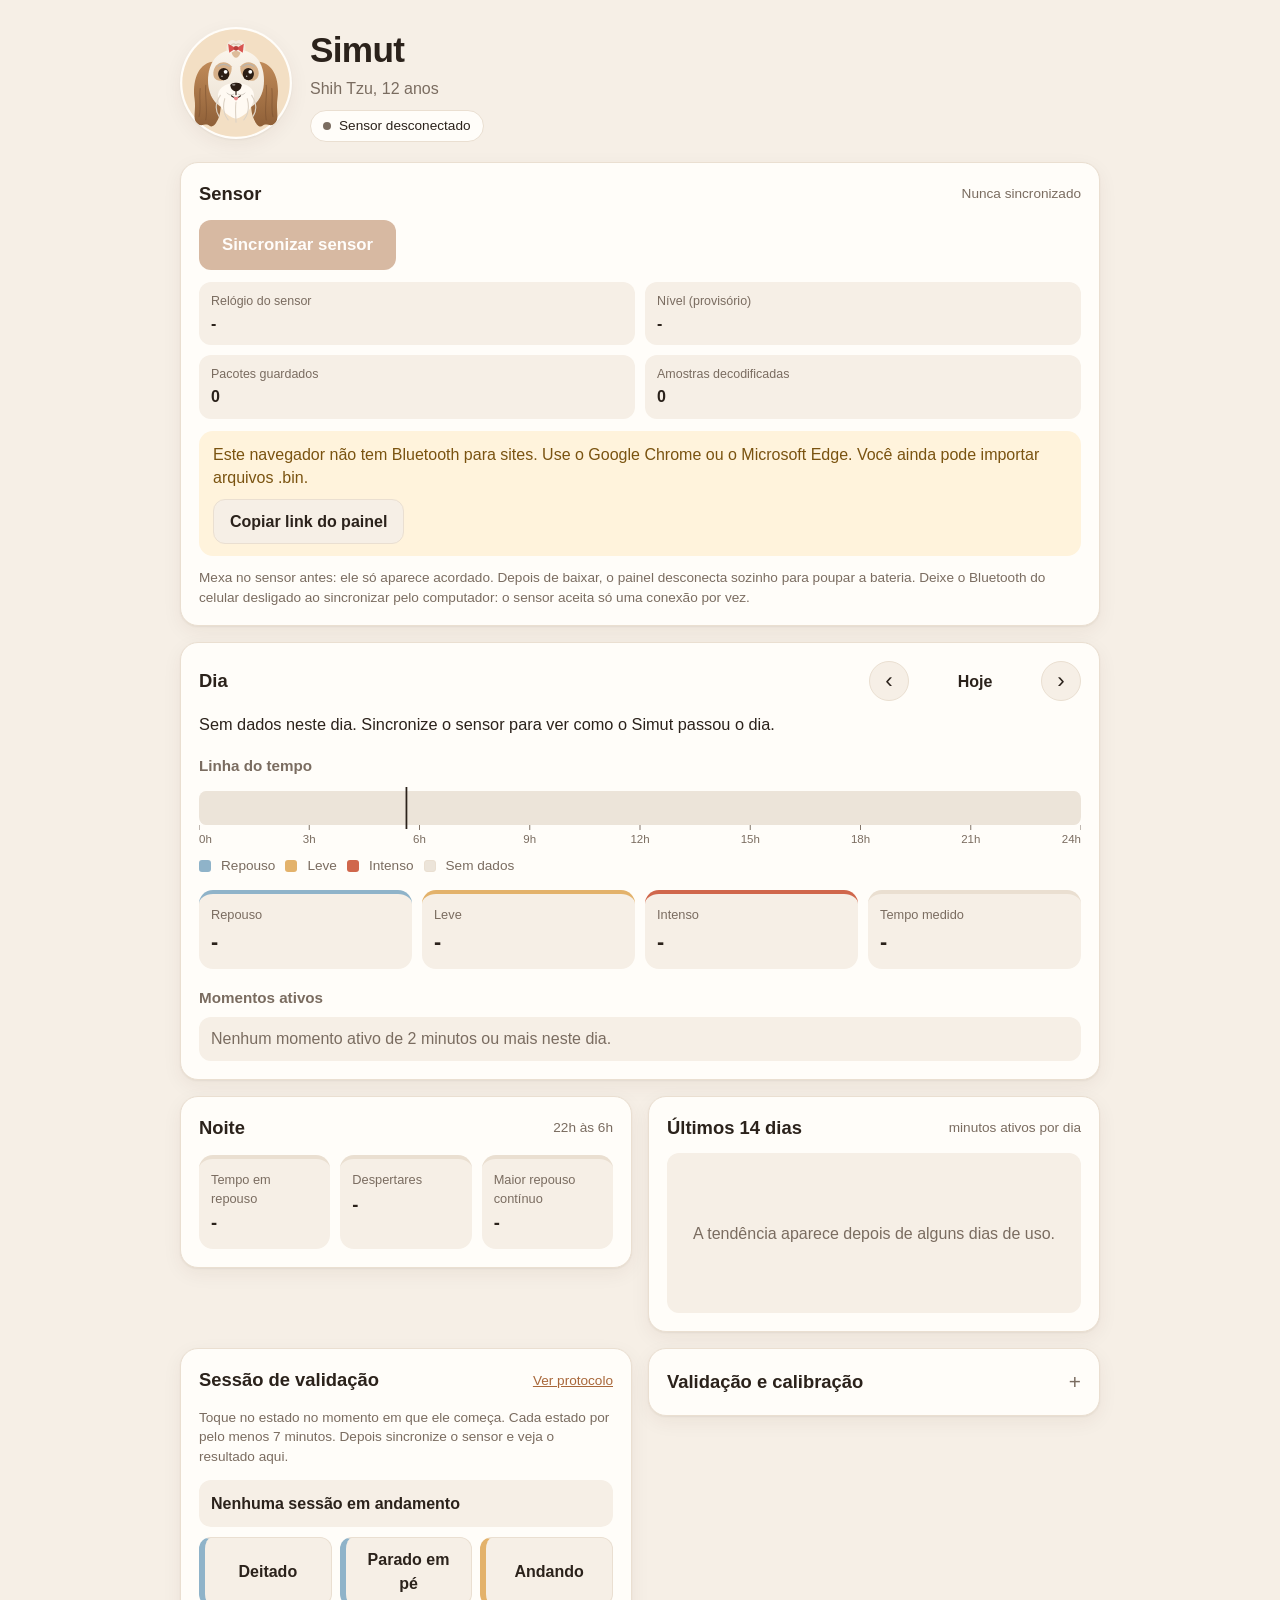
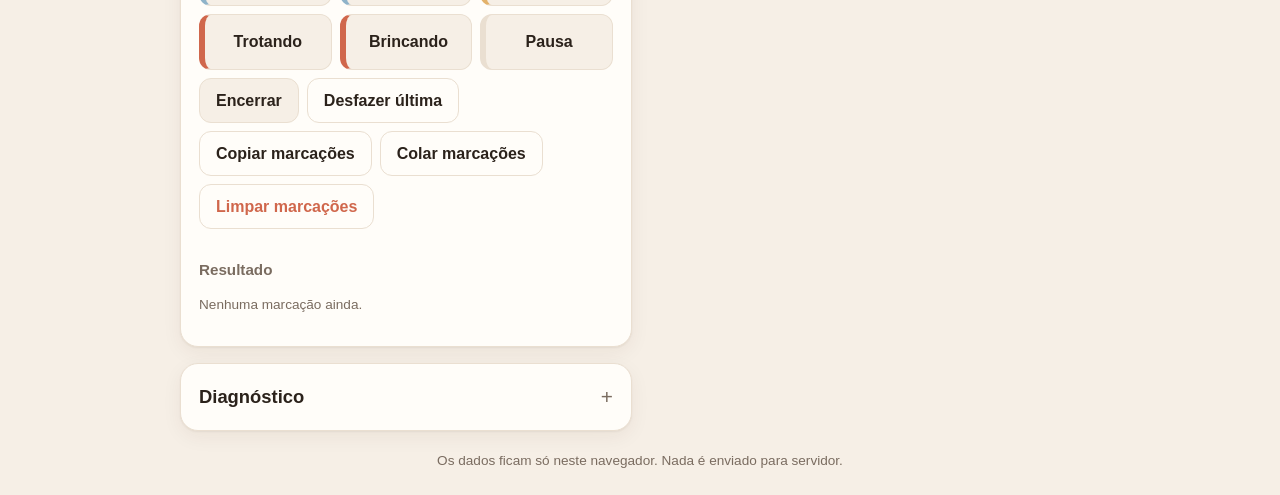
==== index.html @ 7fc39602 "feat: sessão de validação com marcação ao vivo, kappa e limiares sugeridos" ====
<!doctype html>
<html lang="pt-BR">
<head>
  <meta charset="utf-8">
  <meta name="viewport" content="width=device-width, initial-scale=1, viewport-fit=cover">
  <meta name="theme-color" content="#f6efe6" media="(prefers-color-scheme: light)">
  <meta name="theme-color" content="#1c1712" media="(prefers-color-scheme: dark)">
  <title>Simut | Painel de atividade</title>
  <link rel="icon" href="img/simut.svg" type="image/svg+xml">
  <link rel="apple-touch-icon" href="img/simut.svg">
  <link rel="manifest" href="manifest.webmanifest">
  <link rel="stylesheet" href="style.css">
</head>
<body>
  <header class="hero">
    <img class="avatar" src="img/simut.svg" alt="Desenho do Simut, um Shih Tzu" width="112" height="112">
    <div class="hero-text">
      <h1>Simut</h1>
      <p class="sub">Shih Tzu, 12 anos</p>
      <p class="pill" id="sensorPill" data-state="off"><span class="dot"></span><span id="sensorPillText">Sensor desconectado</span></p>
    </div>
  </header>

  <main>
    <section class="card" id="sensorCard">
      <div class="card-head">
        <h2>Sensor</h2>
        <span class="muted small" id="lastSync">Nunca sincronizado</span>
      </div>
      <div class="actions">
        <button class="btn primary big" id="btnConnect">Sincronizar sensor</button>
      </div>
      <div class="progress" id="progressWrap" hidden>
        <div class="bar"><span id="progressBar"></span></div>
        <p class="small muted" id="progressText"></p>
      </div>
      <dl class="kv" id="sensorInfo">
        <div><dt>Relógio do sensor</dt><dd id="kvClock">-</dd></div>
        <div><dt>Nível (provisório)</dt><dd id="kvLevel">-</dd></div>
        <div><dt>Pacotes guardados</dt><dd id="kvPackets">0</dd></div>
        <div><dt>Amostras decodificadas</dt><dd id="kvSamples">0</dd></div>
      </dl>
      <div class="bt-help" id="btHint" hidden>
        <p id="btHintText"></p>
        <div class="actions" id="btHintActions"></div>
      </div>
      <p class="hint small">Mexa no sensor antes: ele só aparece acordado. Depois de baixar, o painel desconecta sozinho para poupar a bateria. Deixe o Bluetooth do celular desligado ao sincronizar pelo computador: o sensor aceita só uma conexão por vez.</p>
    </section>

    <section class="card">
      <div class="card-head">
        <h2>Dia</h2>
        <div class="daynav">
          <button class="icon-btn" id="prevDay" aria-label="Dia anterior">‹</button>
          <span id="dayLabel">Hoje</span>
          <button class="icon-btn" id="nextDay" aria-label="Próximo dia">›</button>
        </div>
      </div>
      <p class="summary" id="daySummary">Sem dados neste dia.</p>
      <h3>Linha do tempo</h3>
      <div class="timeline" id="timeline" role="img" aria-label="Linha do tempo do dia"></div>
      <div class="legend small"><span class="sw rest"></span>Repouso <span class="sw light"></span>Leve <span class="sw vig"></span>Intenso <span class="sw none"></span>Sem dados</div>
      <div class="stats">
        <div class="stat rest"><span class="label">Repouso</span><span class="value" id="stRest">-</span></div>
        <div class="stat light"><span class="label">Leve</span><span class="value" id="stLight">-</span></div>
        <div class="stat vig"><span class="label">Intenso</span><span class="value" id="stVig">-</span></div>
        <div class="stat cov"><span class="label">Tempo medido</span><span class="value" id="stCov">-</span></div>
      </div>
      <h3>Momentos ativos</h3>
      <ul class="bouts" id="bouts"></ul>
    </section>

    <section class="card">
      <div class="card-head"><h2>Noite</h2><span class="muted small">22h às 6h</span></div>
      <div class="stats three">
        <div class="stat"><span class="label">Tempo em repouso</span><span class="value" id="ntRest">-</span></div>
        <div class="stat"><span class="label">Despertares</span><span class="value" id="ntWakes">-</span></div>
        <div class="stat"><span class="label">Maior repouso contínuo</span><span class="value" id="ntLongest">-</span></div>
      </div>
    </section>

    <section class="card">
      <div class="card-head"><h2>Últimos 14 dias</h2><span class="muted small">minutos ativos por dia</span></div>
      <div class="chart" id="trendChart" role="img" aria-label="Gráfico de minutos ativos nos últimos 14 dias"></div>
    </section>

    <section class="card" id="valCard">
      <div class="card-head"><h2>Sessão de validação</h2><a class="small" href="https://github.com/eunayderson/simut/blob/main/docs/validacao.md" target="_blank" rel="noopener">Ver protocolo</a></div>
      <p class="small muted">Toque no estado no momento em que ele começa. Cada estado por pelo menos 7 minutos. Depois sincronize o sensor e veja o resultado aqui.</p>
      <div class="now" id="valNow">Nenhuma sessão em andamento</div>
      <div class="state-grid" id="stateGrid"></div>
      <div class="actions">
        <button class="btn" id="valEnd">Encerrar</button>
        <button class="btn ghost" id="valUndo">Desfazer última</button>
        <button class="btn ghost" id="valCopy">Copiar marcações</button>
        <button class="btn ghost" id="valPaste">Colar marcações</button>
        <button class="btn ghost danger" id="valClear">Limpar marcações</button>
      </div>
      <ol class="marks small" id="valMarks"></ol>
      <h3>Resultado</h3>
      <div id="valResult" class="val-result"><p class="muted small">Ainda sem marcações com dados do sensor no mesmo horário.</p></div>
    </section>

    <section class="card">
      <details>
        <summary><h2>Validação e calibração</h2></summary>
        <p class="warn">Os números deste painel ainda são <strong>provisórios</strong>. O formato interno do sensor foi decodificado por engenharia reversa e os limiares de repouso, leve e intenso precisam ser calibrados com vídeo do Simut antes de qualquer conclusão.</p>
        <form class="settings" id="settingsForm">
          <label>Taxa de amostragem (Hz)<input type="number" min="1" max="400" step="1" name="hz"></label>
          <label>Janela de análise (s)<input type="number" min="5" max="300" step="5" name="epoch"></label>
          <label>Limiar leve (mg)<input type="number" min="1" max="2000" step="1" name="tLight"></label>
          <label>Limiar intenso (mg)<input type="number" min="1" max="4000" step="1" name="tVig"></label>
          <label>Unidades por g<input type="number" min="1" max="4096" step="1" name="lsbPerG"></label>
          <button class="btn" type="submit">Salvar e recalcular</button>
        </form>
        <div class="actions">
          <button class="btn" id="btnCsv">Exportar janelas (CSV)</button>
          <label class="btn file">Importar .bin do Mac<input type="file" id="fileBin" accept=".bin" hidden></label>
          <button class="btn danger ghost" id="btnClear">Apagar dados deste aparelho</button>
        </div>
      </details>
    </section>

    <section class="card">
      <details>
        <summary><h2>Diagnóstico</h2></summary>
        <pre class="log" id="log"></pre>
      </details>
    </section>
  </main>

  <footer class="small muted">Os dados ficam só neste navegador. Nada é enviado para servidor.</footer>

  <script type="module" src="js/app.js"></script>
</body>
</html>
---- style.css ----
:root {
  --bg: #f6efe6;
  --card: #fffdf9;
  --ink: #2b221b;
  --muted: #7a6c60;
  --line: #eadfd1;
  --accent: #a8673a;
  --accent-ink: #fff;
  --rest: #8fb3c9;
  --light: #e3b26b;
  --vig: #d0674c;
  --none: #ece4d9;
  --ok: #3f9a5b;
  --warn-bg: #fff3dc;
  --warn-ink: #7a5310;
  --shadow: 0 1px 2px rgba(60, 40, 20, .06), 0 6px 20px rgba(60, 40, 20, .06);
  --radius: 18px;
  color-scheme: light;
}
@media (prefers-color-scheme: dark) {
  :root {
    --bg: #1c1712;
    --card: #26201a;
    --ink: #f3ebe2;
    --muted: #b3a597;
    --line: #3a3128;
    --accent: #d8955f;
    --accent-ink: #1c1712;
    --rest: #6f97b0;
    --light: #d6a258;
    --vig: #e07a5f;
    --none: #332b23;
    --ok: #6cc489;
    --warn-bg: #3a2e18;
    --warn-ink: #f0cf8c;
    --shadow: none;
    color-scheme: dark;
  }
}

* { box-sizing: border-box; }
html { -webkit-text-size-adjust: 100%; }
body {
  margin: 0;
  background: var(--bg);
  color: var(--ink);
  font: 16px/1.45 -apple-system, BlinkMacSystemFont, "Segoe UI", Roboto, sans-serif;
  padding: env(safe-area-inset-top) 16px calc(24px + env(safe-area-inset-bottom));
}
main { max-width: 920px; margin: 0 auto; display: grid; gap: 16px; }
@media (min-width: 860px) {
  main { grid-template-columns: 1fr 1fr; align-items: start; }
  main > .card:nth-child(1), main > .card:nth-child(2) { grid-column: 1 / -1; }
}

.hero {
  max-width: 920px; margin: 0 auto; padding: 24px 0 20px;
  display: flex; align-items: center; gap: 18px;
}
.avatar {
  width: 112px; height: 112px; flex: none; border-radius: 50%;
  background: var(--card); box-shadow: var(--shadow);
}
.hero h1 { margin: 0; font-size: 2.2rem; letter-spacing: -.02em; }
.sub { margin: 2px 0 10px; color: var(--muted); }

.pill {
  display: inline-flex; align-items: center; gap: 8px; margin: 0;
  padding: 5px 12px; border-radius: 999px; font-size: .85rem;
  background: var(--card); border: 1px solid var(--line);
}
.pill .dot { width: 8px; height: 8px; border-radius: 50%; background: var(--muted); }
.pill[data-state="on"] .dot { background: var(--ok); }
.pill[data-state="busy"] .dot { background: var(--light); animation: pulse 1s infinite; }
@keyframes pulse { 50% { opacity: .3; } }

.card {
  background: var(--card); border: 1px solid var(--line); border-radius: var(--radius);
  padding: 18px; box-shadow: var(--shadow); min-width: 0;
}
.card-head { display: flex; justify-content: space-between; align-items: center; gap: 8px; flex-wrap: wrap; margin-bottom: 12px; }
h2 { margin: 0; font-size: 1.15rem; }
h3 { margin: 18px 0 8px; font-size: .95rem; color: var(--muted); font-weight: 600; }
.small { font-size: .85rem; }
.muted { color: var(--muted); }

.actions { display: flex; flex-wrap: wrap; gap: 8px; margin: 4px 0 12px; }
.btn {
  appearance: none; border: 1px solid var(--line); background: var(--bg); color: var(--ink);
  padding: 10px 16px; border-radius: 12px; font: inherit; font-weight: 600; cursor: pointer;
  min-height: 44px; display: inline-flex; align-items: center;
}
.btn.primary { background: var(--accent); color: var(--accent-ink); border-color: transparent; }
.btn.ghost { background: transparent; }
.btn.danger { color: var(--vig); }
.btn:disabled { opacity: .45; cursor: not-allowed; }
.btn:focus-visible, .icon-btn:focus-visible { outline: 3px solid var(--accent); outline-offset: 2px; }

.progress .bar { height: 10px; background: var(--line); border-radius: 99px; overflow: hidden; }
.progress .bar span { display: block; height: 100%; width: 0; background: var(--accent); transition: width .2s; }
.progress p { margin: 6px 0 10px; }

.kv { display: grid; grid-template-columns: 1fr 1fr; gap: 10px; margin: 0; }
.kv div { background: var(--bg); border-radius: 12px; padding: 10px 12px; min-width: 0; }
.kv dt { font-size: .78rem; color: var(--muted); }
.kv dd { margin: 2px 0 0; font-weight: 600; overflow-wrap: anywhere; }
.hint { color: var(--muted); margin: 12px 0 0; }
.bt-help { color: var(--warn-ink); background: var(--warn-bg); padding: 12px 14px; border-radius: 14px; margin-top: 12px; }
.bt-help p { margin: 0 0 10px; }
.bt-help .actions { margin: 0; }
.bt-help .btn { text-decoration: none; }

.daynav { display: flex; align-items: center; gap: 6px; }
.daynav span { min-width: 120px; text-align: center; font-weight: 600; }
.icon-btn {
  width: 40px; height: 40px; border-radius: 50%; border: 1px solid var(--line);
  background: var(--bg); color: var(--ink); font-size: 1.4rem; line-height: 1; cursor: pointer;
}

.stats { display: grid; grid-template-columns: repeat(2, 1fr); gap: 10px; }
@media (min-width: 560px) { .stats { grid-template-columns: repeat(4, 1fr); } .stats.three { grid-template-columns: repeat(3, 1fr); } }
.stats.three { grid-template-columns: repeat(3, 1fr); }
.stats.three .value { font-size: 1.15rem; }
.stat { background: var(--bg); border-radius: 14px; padding: 12px; border-top: 4px solid var(--line); min-width: 0; }
.stat.rest { border-top-color: var(--rest); }
.stat.light { border-top-color: var(--light); }
.stat.vig { border-top-color: var(--vig); }
.stat .label { display: block; font-size: .8rem; color: var(--muted); }
.stat .value { display: block; font-size: 1.35rem; font-weight: 700; margin-top: 2px; }

.chart { width: 100%; }
.chart svg { display: block; width: 100%; height: auto; max-height: 240px; }
.chart .empty { display: grid; place-items: center; height: 160px; color: var(--muted); background: var(--bg); border-radius: 12px; text-align: center; padding: 0 16px; }
.legend { display: flex; flex-wrap: wrap; align-items: center; gap: 6px 10px; color: var(--muted); margin-top: 8px; }
.sw { width: 12px; height: 12px; border-radius: 3px; display: inline-block; }
.sw.rest { background: var(--rest); } .sw.light { background: var(--light); } .sw.vig { background: var(--vig); }

details summary { cursor: pointer; list-style: none; display: flex; align-items: center; justify-content: space-between; }
details summary::-webkit-details-marker { display: none; }
details summary::after { content: "+"; font-size: 1.3rem; color: var(--muted); }
details[open] summary::after { content: "−"; }
details[open] summary { margin-bottom: 12px; }

.warn { background: var(--warn-bg); color: var(--warn-ink); padding: 12px; border-radius: 12px; margin: 0 0 14px; }
.settings { display: grid; grid-template-columns: 1fr 1fr; gap: 10px; margin-bottom: 14px; }
.settings label { display: grid; gap: 4px; font-size: .85rem; color: var(--muted); }
.settings input {
  font: inherit; color: var(--ink); background: var(--bg); border: 1px solid var(--line);
  border-radius: 10px; padding: 9px 10px; min-height: 42px; width: 100%;
}
.settings .btn { grid-column: 1 / -1; justify-content: center; }
.btn.file { position: relative; }

.log {
  margin: 0; max-height: 260px; overflow: auto; background: var(--bg); border-radius: 12px;
  padding: 10px; font-size: .75rem; white-space: pre-wrap; word-break: break-all;
}
footer { max-width: 920px; margin: 20px auto 0; text-align: center; }

@media (max-width: 420px) {
  .hero { gap: 14px; }
  .avatar { width: 88px; height: 88px; }
  .hero h1 { font-size: 1.8rem; }
  .settings { grid-template-columns: 1fr; }
}

.btn.big { font-size: 1.05rem; padding: 12px 22px; }
.summary { margin: 0 0 6px; font-size: 1.02rem; }
.timeline { position: relative; }
.timeline svg { display: block; width: 100%; max-height: none; }
.ticks { display: flex; justify-content: space-between; font-size: .72rem; color: var(--muted); margin-top: -18px; }
.ticks span { width: 0; display: flex; justify-content: center; white-space: nowrap; }
.ticks span:first-child { justify-content: flex-start; } .ticks span:last-child { justify-content: flex-end; }
.sw.none { background: var(--none); border: 1px solid var(--line); }
.stats { margin-top: 14px; }
.bouts { list-style: none; margin: 0; padding: 0; display: grid; gap: 8px; }
.bouts li { display: grid; grid-template-columns: auto 1fr auto; grid-template-areas: "dot time dur" "dot kind dur"; column-gap: 10px; align-items: center; background: var(--bg); border-radius: 12px; padding: 10px 12px; }
.b-dot { grid-area: dot; width: 12px; height: 12px; border-radius: 50%; }
.b-dot.vig { background: var(--vig); } .b-dot.light { background: var(--light); }
.b-time { grid-area: time; font-weight: 600; }
.b-kind { grid-area: kind; font-size: .8rem; color: var(--muted); }
.b-dur { grid-area: dur; font-weight: 700; }
.bouts .empty-li { display: block; color: var(--muted); }

.now { background: var(--bg); border-radius: 12px; padding: 12px; font-weight: 600; margin: 10px 0; }
.now .timer { font-variant-numeric: tabular-nums; color: var(--accent); float: right; }
.state-grid { display: grid; grid-template-columns: repeat(2, 1fr); gap: 8px; margin-bottom: 8px; }
@media (min-width: 560px) { .state-grid { grid-template-columns: repeat(3, 1fr); } }
.state-btn { min-height: 56px; justify-content: center; border-left: 6px solid var(--line); }
.state-btn.rest { border-left-color: var(--rest); } .state-btn.light { border-left-color: var(--light); } .state-btn.vig { border-left-color: var(--vig); }
.state-btn.active { background: var(--accent); color: var(--accent-ink); }
.marks { margin: 4px 0 0; padding-left: 20px; color: var(--muted); max-height: 160px; overflow: auto; }
.val-result table { width: 100%; border-collapse: collapse; font-size: .85rem; margin: 6px 0 12px; }
.val-result th, .val-result td { text-align: right; padding: 6px 4px; border-bottom: 1px solid var(--line); }
.val-result th:first-child, .val-result td:first-child { text-align: left; }
.val-result .big-num { font-size: 1.3rem; font-weight: 700; }
.val-kpis { display: grid; grid-template-columns: repeat(3, 1fr); gap: 8px; margin-bottom: 10px; }
.val-kpis div { background: var(--bg); border-radius: 12px; padding: 10px; }
.val-kpis span { display: block; font-size: .75rem; color: var(--muted); }
.val-note { font-size: .85rem; color: var(--muted); }
.card a { color: var(--accent); }
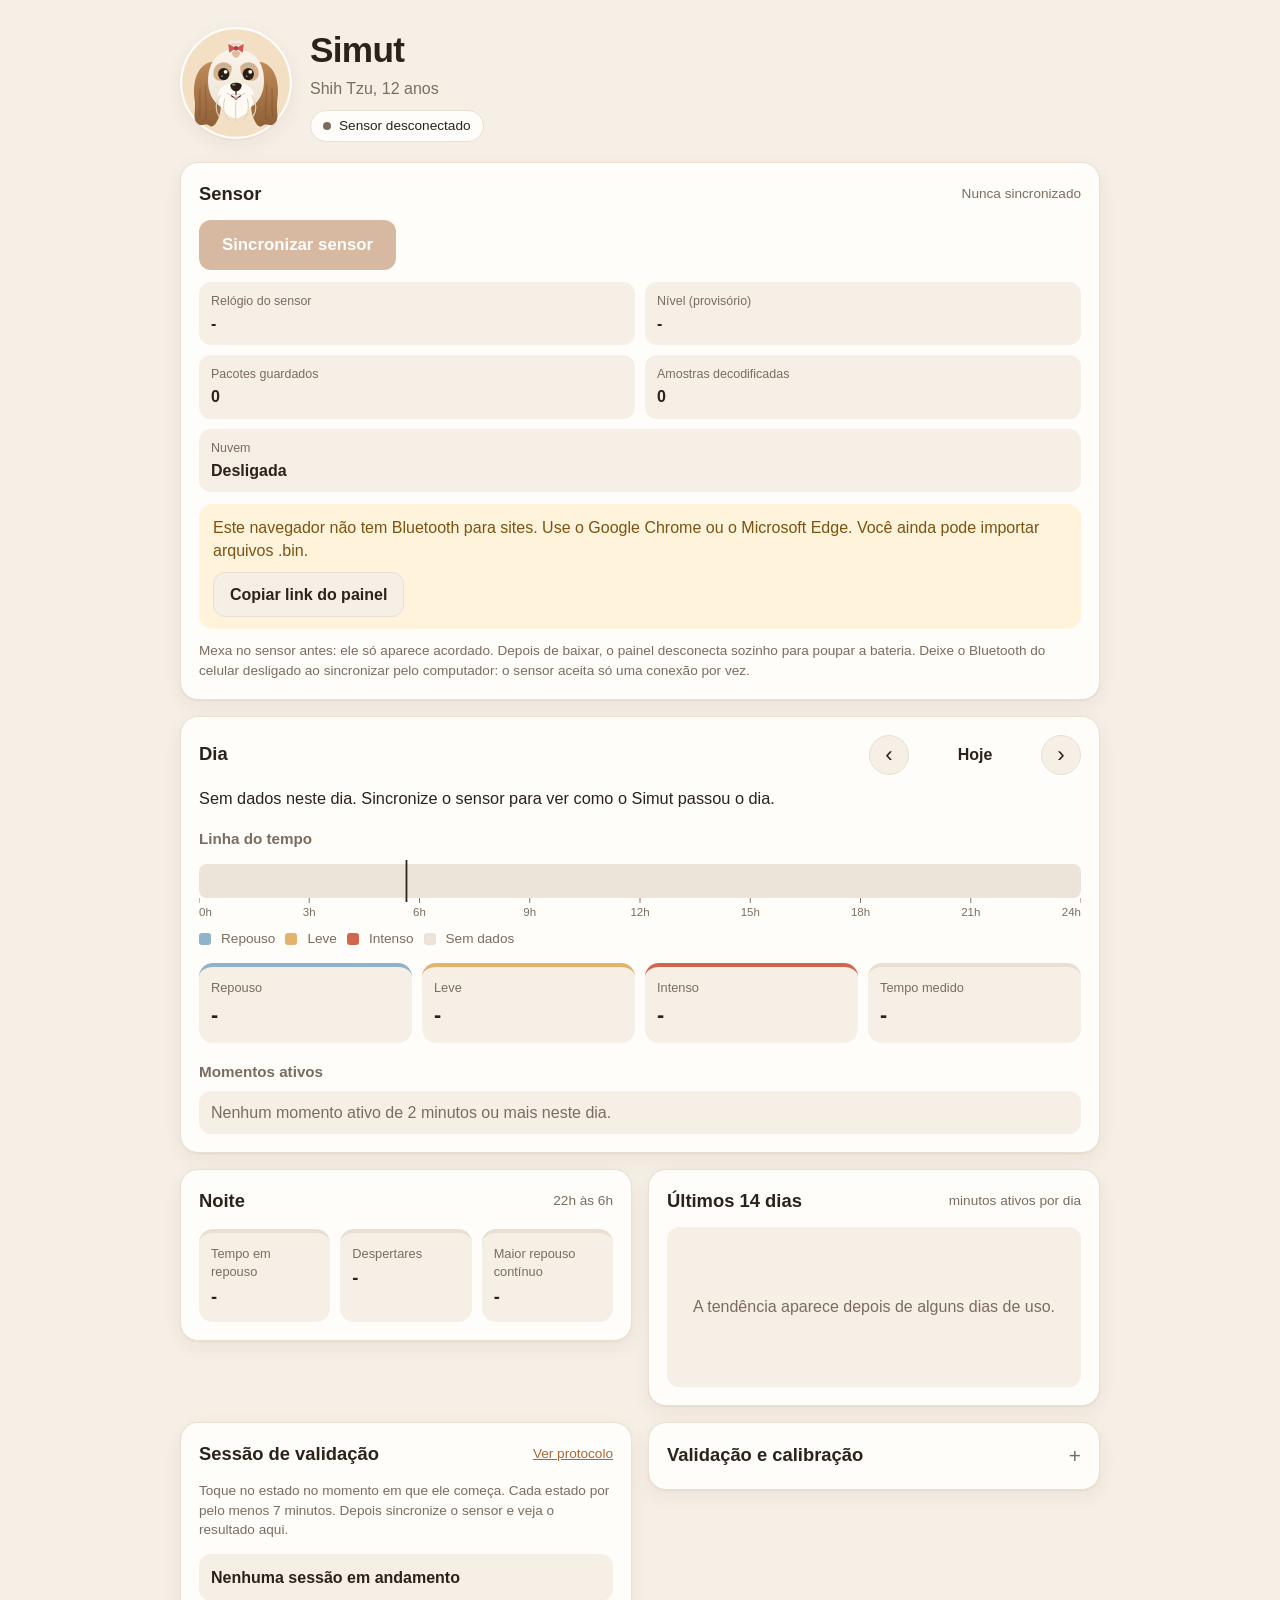
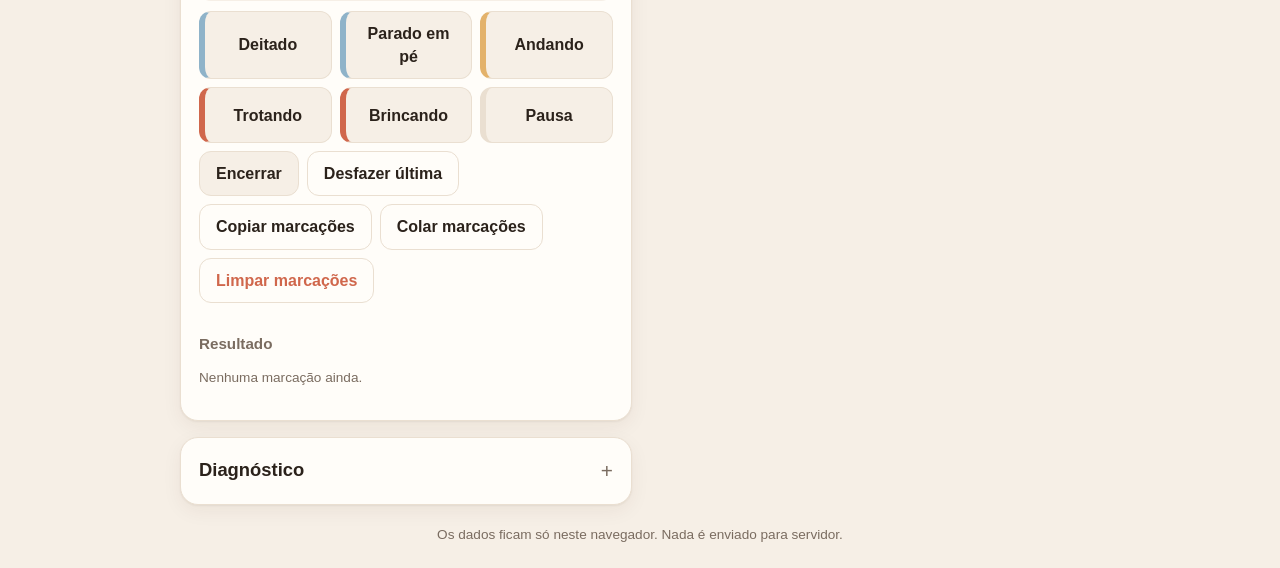
==== commit 0d053129: "feat: guarda downloads e marcações na nuvem (Firestore) com chave do Simut" ====
--- a/index.html
+++ b/index.html
@@ -39,6 +39,7 @@
         <div><dt>Nível (provisório)</dt><dd id="kvLevel">-</dd></div>
         <div><dt>Pacotes guardados</dt><dd id="kvPackets">0</dd></div>
         <div><dt>Amostras decodificadas</dt><dd id="kvSamples">0</dd></div>
+        <div class="wide"><dt>Nuvem</dt><dd id="kvCloud">Desligada</dd></div>
       </dl>
       <div class="bt-help" id="btHint" hidden>
         <p id="btHintText"></p>
@@ -113,6 +114,22 @@
           <label>Unidades por g<input type="number" min="1" max="4096" step="1" name="lsbPerG"></label>
           <button class="btn" type="submit">Salvar e recalcular</button>
         </form>
+        <h3>Nuvem</h3>
+        <div id="cloudOff" hidden>
+          <p class="small muted">Este aparelho está conectado à nuvem do Simut. Para conectar outro aparelho, copie o link e abra lá uma vez.</p>
+          <div class="actions">
+            <button class="btn" id="cloudNow" type="button">Sincronizar nuvem agora</button>
+            <button class="btn" id="cloudLink" type="button">Copiar link para outro aparelho</button>
+            <button class="btn ghost danger" id="cloudForget" type="button">Desconectar deste aparelho</button>
+          </div>
+        </div>
+        <div id="cloudOn">
+          <p class="small muted">Cole a chave do Simut para guardar e juntar os dados de todos os aparelhos na nuvem.</p>
+          <div class="actions">
+            <input class="key-input" id="cloudKeyInput" type="password" placeholder="Chave do Simut" autocomplete="off">
+            <button class="btn primary" id="cloudConnect" type="button">Conectar nuvem</button>
+          </div>
+        </div>
         <div class="actions">
           <button class="btn" id="btnCsv">Exportar janelas (CSV)</button>
           <label class="btn file">Importar .bin do Mac<input type="file" id="fileBin" accept=".bin" hidden></label>
--- a/style.css
+++ b/style.css
@@ -199,3 +199,8 @@
 .val-kpis span { display: block; font-size: .75rem; color: var(--muted); }
 .val-note { font-size: .85rem; color: var(--muted); }
 .card a { color: var(--accent); }
+
+.kv .wide { grid-column: 1 / -1; }
+#kvCloud[data-ok="true"] { color: var(--ok); }
+#kvCloud[data-ok="false"] { color: var(--vig); }
+.key-input { flex: 1 1 220px; font: inherit; color: var(--ink); background: var(--bg); border: 1px solid var(--line); border-radius: 12px; padding: 10px 12px; min-height: 44px; }
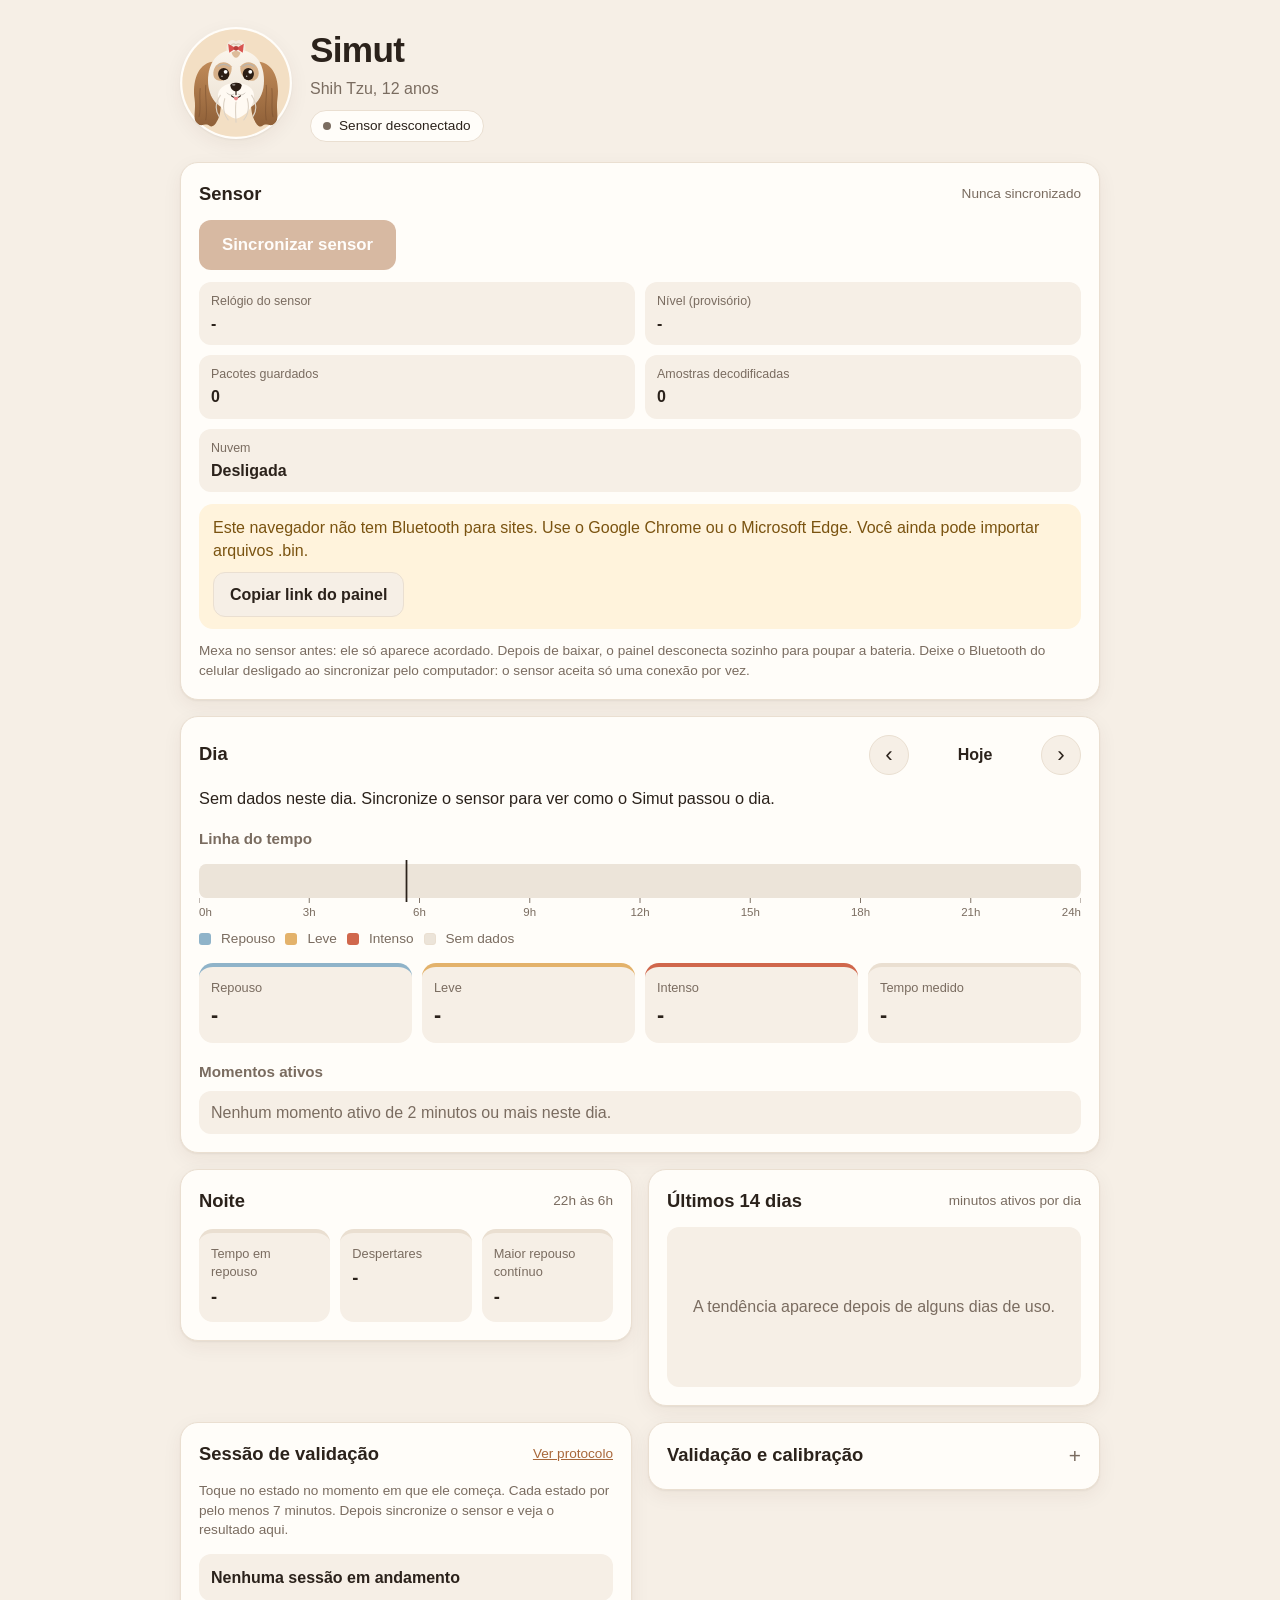
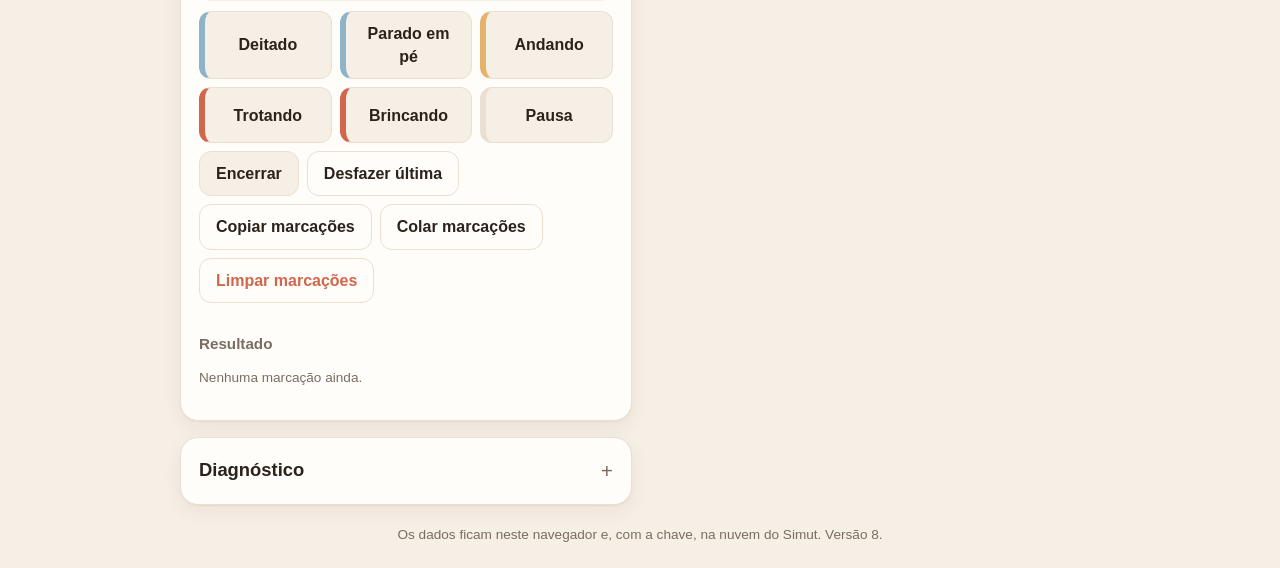
==== commit 8ac51bfe: "fix: evita código antigo em cache no celular e aceita a chave pela URL" ====
--- a/index.html
+++ b/index.html
@@ -9,7 +9,7 @@
   <link rel="icon" href="img/simut.svg" type="image/svg+xml">
   <link rel="apple-touch-icon" href="img/simut.svg">
   <link rel="manifest" href="manifest.webmanifest">
-  <link rel="stylesheet" href="style.css">
+  <link rel="stylesheet" href="style.css?v=8">
 </head>
 <body>
   <header class="hero">
@@ -21,6 +21,7 @@
     </div>
   </header>
 
+  <p class="err-banner" id="errBanner" hidden></p>
   <main>
     <section class="card" id="sensorCard">
       <div class="card-head">
@@ -146,8 +147,8 @@
     </section>
   </main>
 
-  <footer class="small muted">Os dados ficam só neste navegador. Nada é enviado para servidor.</footer>
+  <footer class="small muted">Os dados ficam neste navegador e, com a chave, na nuvem do Simut. Versão 8.</footer>
 
-  <script type="module" src="js/app.js"></script>
+  <script type="module" src="js/app.js?v=8"></script>
 </body>
 </html>
--- a/style.css
+++ b/style.css
@@ -204,3 +204,5 @@
 #kvCloud[data-ok="true"] { color: var(--ok); }
 #kvCloud[data-ok="false"] { color: var(--vig); }
 .key-input { flex: 1 1 220px; font: inherit; color: var(--ink); background: var(--bg); border: 1px solid var(--line); border-radius: 12px; padding: 10px 12px; min-height: 44px; }
+
+.err-banner { max-width: 920px; margin: 0 auto 12px; background: var(--warn-bg); color: var(--warn-ink); padding: 10px 14px; border-radius: 12px; font-weight: 600; }
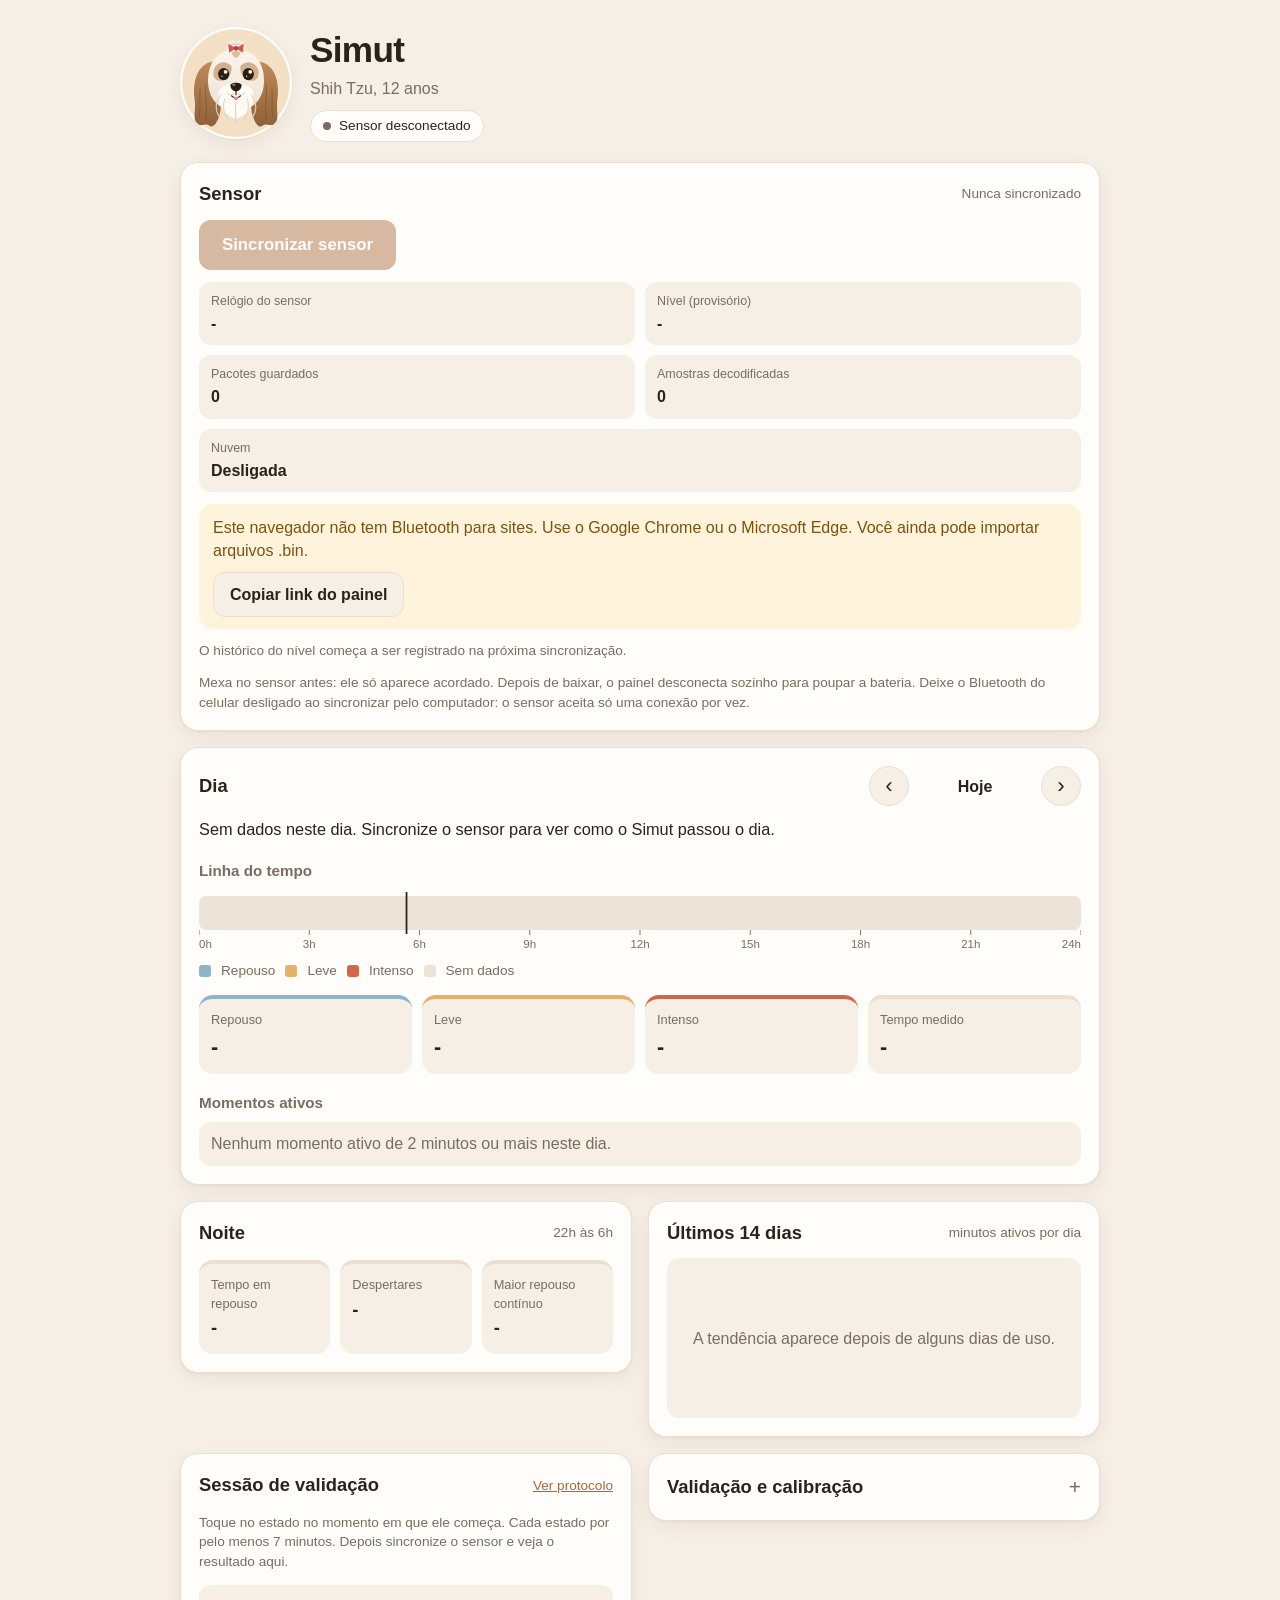
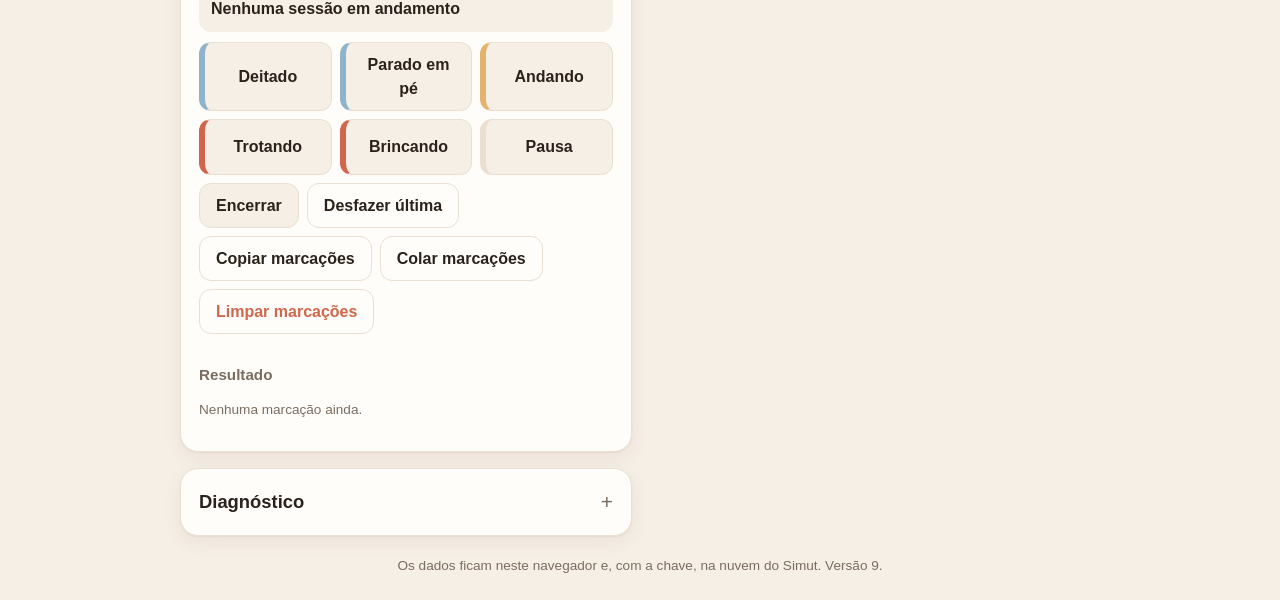
==== commit f12fcc76: "feat: registra nível e status do sensor a cada sincronização" ====
--- a/index.html
+++ b/index.html
@@ -9,7 +9,7 @@
   <link rel="icon" href="img/simut.svg" type="image/svg+xml">
   <link rel="apple-touch-icon" href="img/simut.svg">
   <link rel="manifest" href="manifest.webmanifest">
-  <link rel="stylesheet" href="style.css?v=8">
+  <link rel="stylesheet" href="style.css?v=9">
 </head>
 <body>
   <header class="hero">
@@ -46,6 +46,7 @@
         <p id="btHintText"></p>
         <div class="actions" id="btHintActions"></div>
       </div>
+      <p class="hint small" id="levelHistory"></p>
       <p class="hint small">Mexa no sensor antes: ele só aparece acordado. Depois de baixar, o painel desconecta sozinho para poupar a bateria. Deixe o Bluetooth do celular desligado ao sincronizar pelo computador: o sensor aceita só uma conexão por vez.</p>
     </section>
 
@@ -147,8 +148,8 @@
     </section>
   </main>
 
-  <footer class="small muted">Os dados ficam neste navegador e, com a chave, na nuvem do Simut. Versão 8.</footer>
+  <footer class="small muted">Os dados ficam neste navegador e, com a chave, na nuvem do Simut. Versão 9.</footer>
 
-  <script type="module" src="js/app.js?v=8"></script>
+  <script type="module" src="js/app.js?v=9"></script>
 </body>
 </html>
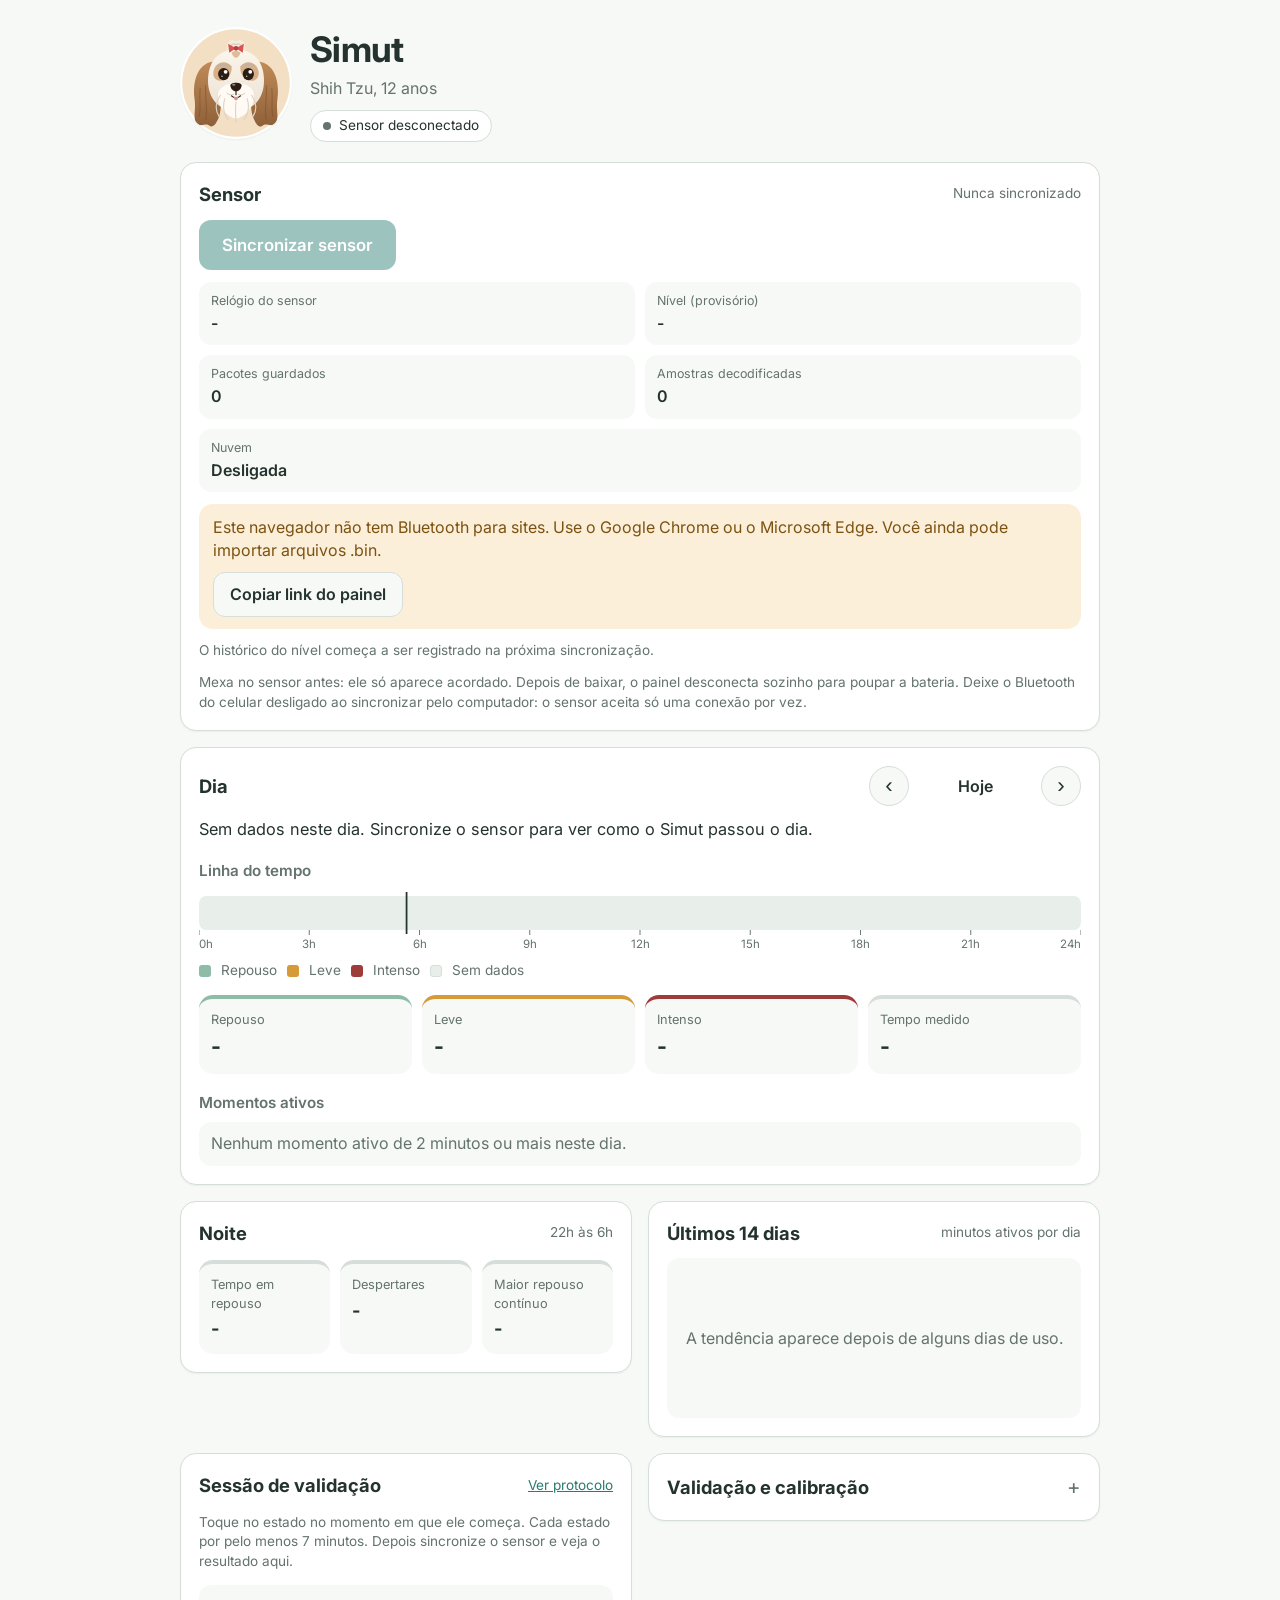
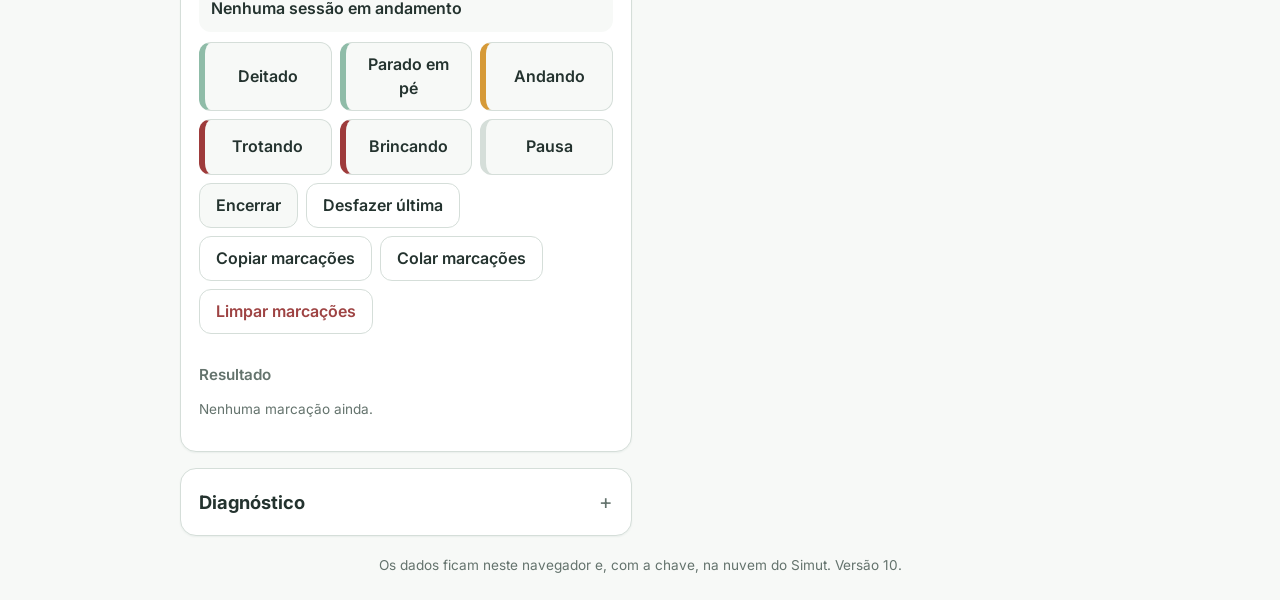
==== commit 5af58926: "style: adiciona design tokens e fontes da identidade" ====
--- a/index.html
+++ b/index.html
@@ -3,13 +3,17 @@
 <head>
   <meta charset="utf-8">
   <meta name="viewport" content="width=device-width, initial-scale=1, viewport-fit=cover">
-  <meta name="theme-color" content="#f6efe6" media="(prefers-color-scheme: light)">
-  <meta name="theme-color" content="#1c1712" media="(prefers-color-scheme: dark)">
+  <meta name="theme-color" content="#F7F9F7">
+  <meta name="color-scheme" content="light">
   <title>Simut | Painel de atividade</title>
   <link rel="icon" href="img/simut.svg" type="image/svg+xml">
   <link rel="apple-touch-icon" href="img/simut.svg">
   <link rel="manifest" href="manifest.webmanifest">
-  <link rel="stylesheet" href="style.css?v=9">
+  <link rel="preconnect" href="https://fonts.googleapis.com">
+  <link rel="preconnect" href="https://fonts.gstatic.com" crossorigin>
+  <link rel="stylesheet" href="https://fonts.googleapis.com/css2?family=IBM+Plex+Mono:wght@400;500&family=Inter:wght@400;500;600&display=swap">
+  <link rel="stylesheet" href="css/tokens.css?v=10">
+  <link rel="stylesheet" href="style.css?v=10">
 </head>
 <body>
   <header class="hero">
@@ -148,8 +152,8 @@
     </section>
   </main>
 
-  <footer class="small muted">Os dados ficam neste navegador e, com a chave, na nuvem do Simut. Versão 9.</footer>
+  <footer class="small muted">Os dados ficam neste navegador e, com a chave, na nuvem do Simut. Versão 10.</footer>
 
-  <script type="module" src="js/app.js?v=9"></script>
+  <script type="module" src="js/app.js?v=10"></script>
 </body>
 </html>
--- a/css/tokens.css
+++ b/css/tokens.css
@@ -0,0 +1,90 @@
+/* Design tokens do SIMUT (identidade da spec, seção 4; plano, seção 7).
+   Breakpoints (referência, CSS não aceita variável em media query):
+     mobile 360 a 767, tablet 768 a 1023, desktop 1024 a 1439, large 1440+ */
+
+:root {
+  /* Marca */
+  --color-teal: #163D3A;
+  --color-green: #287C70;
+  --color-sage: #A7C9B8;
+
+  /* Superfícies */
+  --color-bg: #F7F9F7;
+  --color-surface: #FFFFFF;
+  --color-muted: #E8EFEB;
+  --color-border: #D5DED9;
+
+  /* Texto */
+  --color-text: #24332F;
+  --color-text-2: #64736D;
+  --color-on-primary: #FFFFFF;
+
+  /* Funcionais */
+  --color-success: #287C70;
+  --color-warning: #D69A38;
+  --color-error: #C65D5D;
+  --color-warning-text: #7C5210; /* texto pequeno de aviso, 6,8:1 em surface */
+  --color-error-text: #9E4343;   /* texto pequeno de erro, 6,3:1 em surface */
+  --color-warning-bg: #FBEFD9;
+  --color-error-bg: #F7E3E3;
+  --color-success-bg: #DDEDE7;
+  --color-focus: #287C70;
+
+  /* Categorias de atividade (ordinal; distinguíveis em protanopia, deuteranopia e tritanopia) */
+  --cat-rest: #8FBCA8;
+  --cat-light: #D69A38;
+  --cat-vig: #9E3B3B;
+  --cat-none: #E8EFEB;
+  --cat-none-hatch: #C9D4CE; /* ausência nunca é cor lisa: sempre com hachura */
+  --cat-none-pattern: repeating-linear-gradient(135deg, var(--cat-none) 0 4px, var(--cat-none-hatch) 4px 5px);
+
+  /* Tipografia */
+  --font-sans: "Inter", system-ui, -apple-system, "Segoe UI", Roboto, sans-serif;
+  --font-mono: "IBM Plex Mono", ui-monospace, SFMono-Regular, Menlo, Consolas, monospace;
+  --fs-xs: .75rem;
+  --fs-sm: .875rem;
+  --fs-md: 1rem;
+  --fs-lg: 1.125rem;
+  --fs-xl: 1.375rem;
+  --fs-2xl: 1.75rem;
+  --fw-regular: 400;
+  --fw-medium: 500;
+  --fw-semibold: 600;
+  --lh: 1.5;
+  --lh-tight: 1.25;
+
+  /* Espaço */
+  --sp-1: 4px;
+  --sp-2: 8px;
+  --sp-3: 12px;
+  --sp-4: 16px;
+  --sp-5: 20px;
+  --sp-6: 24px;
+  --sp-7: 28px;
+  --sp-8: 32px;
+
+  /* Raio e sombra */
+  --radius-sm: 8px;
+  --radius: 12px;
+  --radius-lg: 16px;
+  --radius-pill: 999px;
+  --shadow-1: 0 1px 2px rgba(22, 61, 58, .06);
+
+  /* Movimento */
+  --dur: 160ms;
+  --ease: cubic-bezier(.2, 0, 0, 1);
+
+  /* Camadas */
+  --z-sticky: 10;
+  --z-nav: 20;
+  --z-overlay: 30;
+  --z-popover: 40;
+  --z-modal: 50;
+  --z-toast: 60;
+
+  color-scheme: light;
+}
+
+@media (prefers-reduced-motion: reduce) {
+  :root { --dur: 0ms; }
+}
--- a/style.css
+++ b/style.css
@@ -1,41 +1,21 @@
 :root {
-  --bg: #f6efe6;
-  --card: #fffdf9;
-  --ink: #2b221b;
-  --muted: #7a6c60;
-  --line: #eadfd1;
-  --accent: #a8673a;
-  --accent-ink: #fff;
-  --rest: #8fb3c9;
-  --light: #e3b26b;
-  --vig: #d0674c;
-  --none: #ece4d9;
-  --ok: #3f9a5b;
-  --warn-bg: #fff3dc;
-  --warn-ink: #7a5310;
-  --shadow: 0 1px 2px rgba(60, 40, 20, .06), 0 6px 20px rgba(60, 40, 20, .06);
-  --radius: 18px;
+  /* Aliases para os design tokens (css/tokens.css). Este arquivo some na tarefa 18. */
+  --bg: var(--color-bg);
+  --card: var(--color-surface);
+  --ink: var(--color-text);
+  --muted: var(--color-text-2);
+  --line: var(--color-border);
+  --accent: var(--color-green);
+  --accent-ink: var(--color-on-primary);
+  --rest: var(--cat-rest);
+  --light: var(--cat-light);
+  --vig: var(--cat-vig);
+  --none: var(--cat-none);
+  --ok: var(--color-success);
+  --warn-bg: var(--color-warning-bg);
+  --warn-ink: var(--color-warning-text);
+  --shadow: var(--shadow-1);
   color-scheme: light;
-}
-@media (prefers-color-scheme: dark) {
-  :root {
-    --bg: #1c1712;
-    --card: #26201a;
-    --ink: #f3ebe2;
-    --muted: #b3a597;
-    --line: #3a3128;
-    --accent: #d8955f;
-    --accent-ink: #1c1712;
-    --rest: #6f97b0;
-    --light: #d6a258;
-    --vig: #e07a5f;
-    --none: #332b23;
-    --ok: #6cc489;
-    --warn-bg: #3a2e18;
-    --warn-ink: #f0cf8c;
-    --shadow: none;
-    color-scheme: dark;
-  }
 }
 
 * { box-sizing: border-box; }
@@ -44,7 +24,7 @@
   margin: 0;
   background: var(--bg);
   color: var(--ink);
-  font: 16px/1.45 -apple-system, BlinkMacSystemFont, "Segoe UI", Roboto, sans-serif;
+  font: 16px/1.45 var(--font-sans);
   padding: env(safe-area-inset-top) 16px calc(24px + env(safe-area-inset-bottom));
 }
 main { max-width: 920px; margin: 0 auto; display: grid; gap: 16px; }
@@ -75,7 +55,7 @@
 @keyframes pulse { 50% { opacity: .3; } }
 
 .card {
-  background: var(--card); border: 1px solid var(--line); border-radius: var(--radius);
+  background: var(--card); border: 1px solid var(--line); border-radius: var(--radius-lg);
   padding: 18px; box-shadow: var(--shadow); min-width: 0;
 }
 .card-head { display: flex; justify-content: space-between; align-items: center; gap: 8px; flex-wrap: wrap; margin-bottom: 12px; }
@@ -92,7 +72,7 @@
 }
 .btn.primary { background: var(--accent); color: var(--accent-ink); border-color: transparent; }
 .btn.ghost { background: transparent; }
-.btn.danger { color: var(--vig); }
+.btn.danger { color: var(--color-error-text); }
 .btn:disabled { opacity: .45; cursor: not-allowed; }
 .btn:focus-visible, .icon-btn:focus-visible { outline: 3px solid var(--accent); outline-offset: 2px; }
 
@@ -202,7 +182,7 @@
 
 .kv .wide { grid-column: 1 / -1; }
 #kvCloud[data-ok="true"] { color: var(--ok); }
-#kvCloud[data-ok="false"] { color: var(--vig); }
+#kvCloud[data-ok="false"] { color: var(--color-error-text); }
 .key-input { flex: 1 1 220px; font: inherit; color: var(--ink); background: var(--bg); border: 1px solid var(--line); border-radius: 12px; padding: 10px 12px; min-height: 44px; }
 
 .err-banner { max-width: 920px; margin: 0 auto 12px; background: var(--warn-bg); color: var(--warn-ink); padding: 10px 14px; border-radius: 12px; font-weight: 600; }
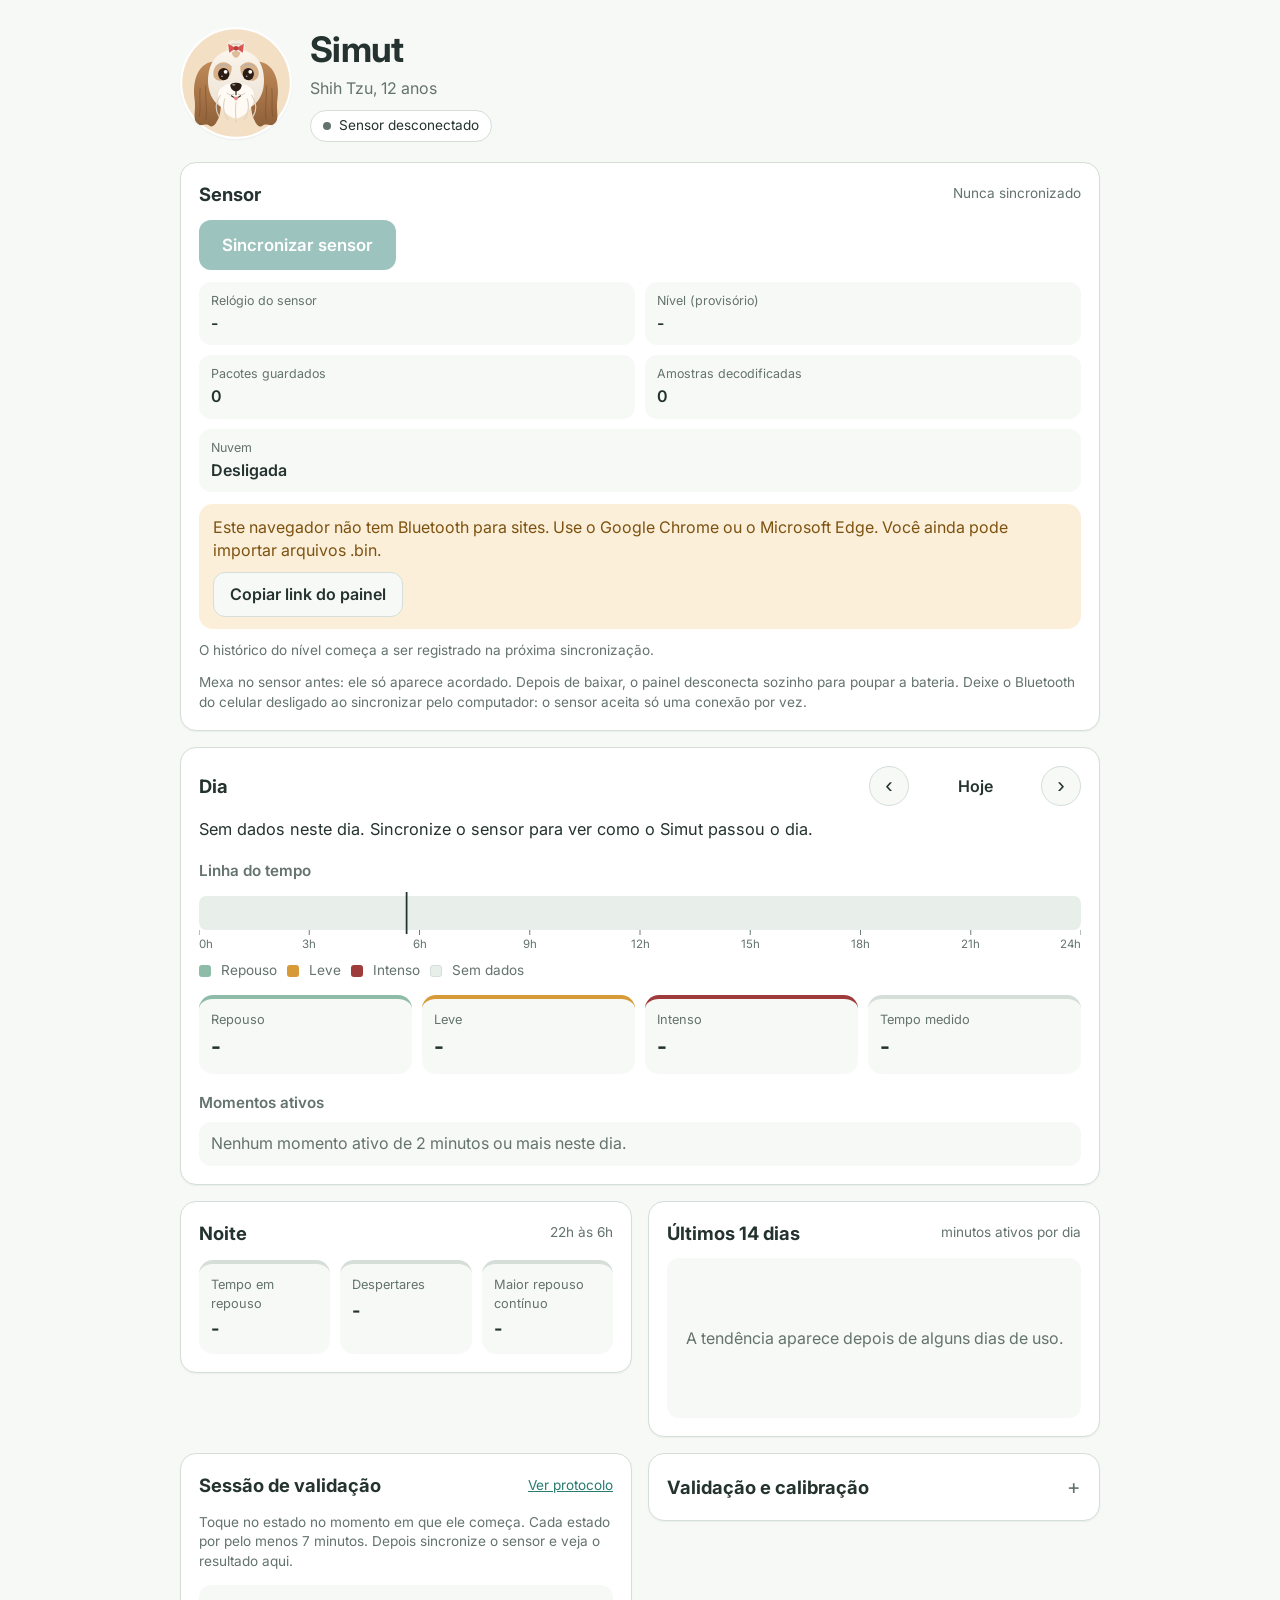
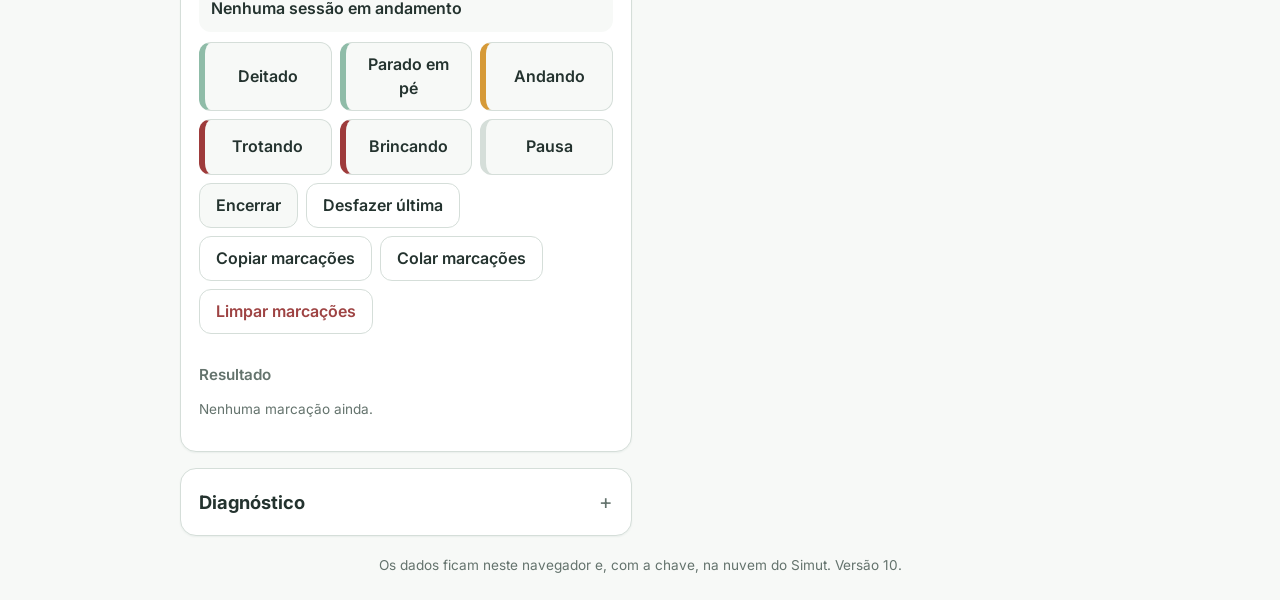
==== commit b57f2a81: "refactor: sessão de validação e painel da nuvem como módulos" ====
--- a/index.html
+++ b/index.html
@@ -91,22 +91,7 @@
       <div class="chart" id="trendChart" role="img" aria-label="Gráfico de minutos ativos nos últimos 14 dias"></div>
     </section>
 
-    <section class="card" id="valCard">
-      <div class="card-head"><h2>Sessão de validação</h2><a class="small" href="https://github.com/eunayderson/simut/blob/main/docs/validacao.md" target="_blank" rel="noopener">Ver protocolo</a></div>
-      <p class="small muted">Toque no estado no momento em que ele começa. Cada estado por pelo menos 7 minutos. Depois sincronize o sensor e veja o resultado aqui.</p>
-      <div class="now" id="valNow">Nenhuma sessão em andamento</div>
-      <div class="state-grid" id="stateGrid"></div>
-      <div class="actions">
-        <button class="btn" id="valEnd">Encerrar</button>
-        <button class="btn ghost" id="valUndo">Desfazer última</button>
-        <button class="btn ghost" id="valCopy">Copiar marcações</button>
-        <button class="btn ghost" id="valPaste">Colar marcações</button>
-        <button class="btn ghost danger" id="valClear">Limpar marcações</button>
-      </div>
-      <ol class="marks small" id="valMarks"></ol>
-      <h3>Resultado</h3>
-      <div id="valResult" class="val-result"><p class="muted small">Ainda sem marcações com dados do sensor no mesmo horário.</p></div>
-    </section>
+    <section class="card" id="valCard" aria-label="Sessão de validação"></section>
 
     <section class="card">
       <details>
@@ -120,22 +105,7 @@
           <label>Unidades por g<input type="number" min="1" max="4096" step="1" name="lsbPerG"></label>
           <button class="btn" type="submit">Salvar e recalcular</button>
         </form>
-        <h3>Nuvem</h3>
-        <div id="cloudOff" hidden>
-          <p class="small muted">Este aparelho está conectado à nuvem do Simut. Para conectar outro aparelho, copie o link e abra lá uma vez.</p>
-          <div class="actions">
-            <button class="btn" id="cloudNow" type="button">Sincronizar nuvem agora</button>
-            <button class="btn" id="cloudLink" type="button">Copiar link para outro aparelho</button>
-            <button class="btn ghost danger" id="cloudForget" type="button">Desconectar deste aparelho</button>
-          </div>
-        </div>
-        <div id="cloudOn">
-          <p class="small muted">Cole a chave do Simut para guardar e juntar os dados de todos os aparelhos na nuvem.</p>
-          <div class="actions">
-            <input class="key-input" id="cloudKeyInput" type="password" placeholder="Chave do Simut" autocomplete="off">
-            <button class="btn primary" id="cloudConnect" type="button">Conectar nuvem</button>
-          </div>
-        </div>
+        <div id="cloudPanel"></div>
         <div class="actions">
           <button class="btn" id="btnCsv">Exportar janelas (CSV)</button>
           <label class="btn file">Importar .bin do Mac<input type="file" id="fileBin" accept=".bin" hidden></label>
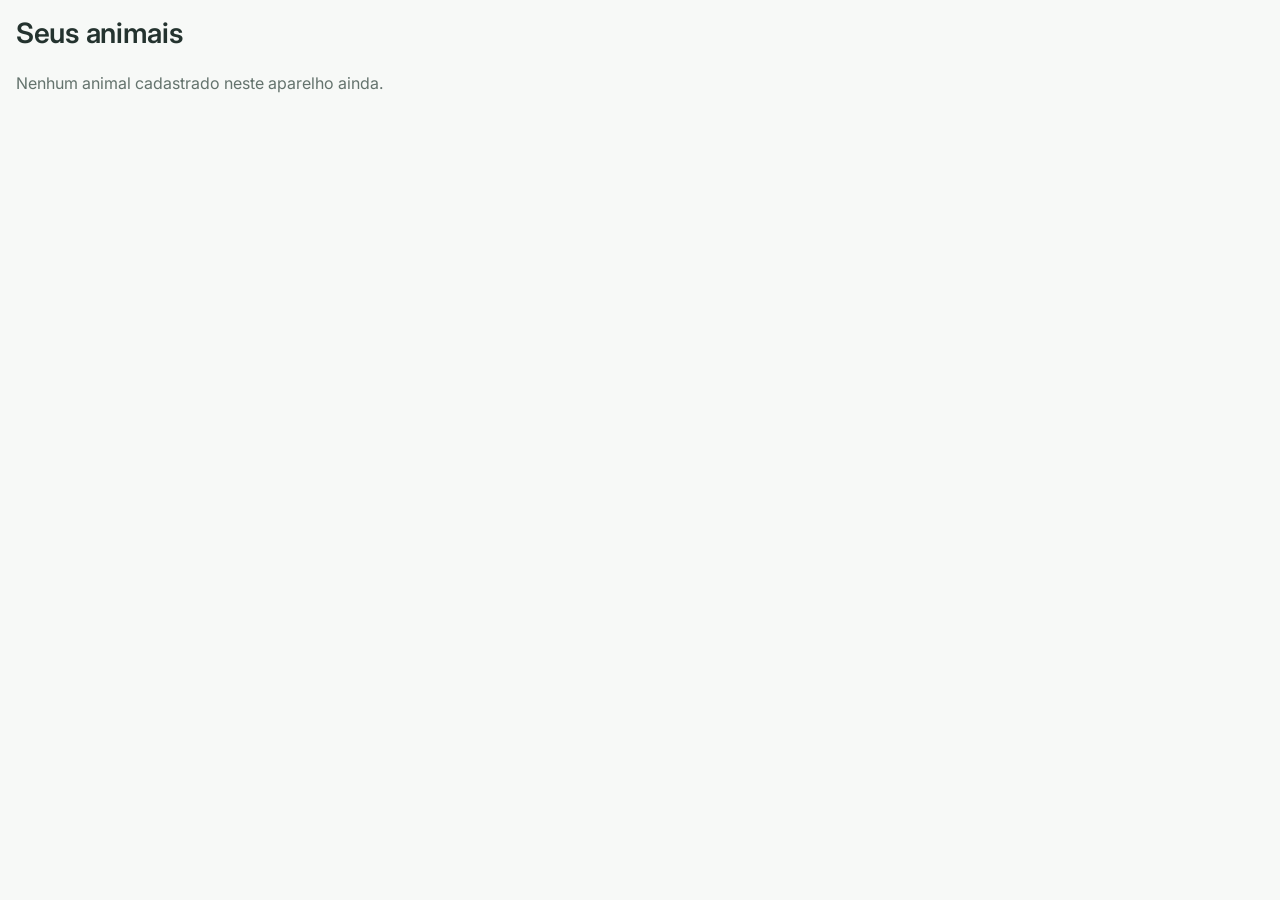
==== commit 2847e098: "feat: shell com rotas por hash e navegação por seção" ====
--- a/index.html
+++ b/index.html
@@ -5,7 +5,8 @@
   <meta name="viewport" content="width=device-width, initial-scale=1, viewport-fit=cover">
   <meta name="theme-color" content="#F7F9F7">
   <meta name="color-scheme" content="light">
-  <title>Simut | Painel de atividade</title>
+  <meta name="description" content="SIMUT: monitoramento de atividade e repouso de animais com sensor de movimento.">
+  <title>SIMUT</title>
   <link rel="icon" href="img/simut.svg" type="image/svg+xml">
   <link rel="apple-touch-icon" href="img/simut.svg">
   <link rel="manifest" href="manifest.webmanifest">
@@ -13,117 +14,27 @@
   <link rel="preconnect" href="https://fonts.gstatic.com" crossorigin>
   <link rel="stylesheet" href="https://fonts.googleapis.com/css2?family=IBM+Plex+Mono:wght@400;500&family=Inter:wght@400;500;600&display=swap">
   <link rel="stylesheet" href="css/tokens.css?v=10">
-  <link rel="stylesheet" href="style.css?v=10">
+  <link rel="stylesheet" href="css/base.css?v=10">
+  <link rel="stylesheet" href="css/components.css?v=10">
+  <link rel="stylesheet" href="css/layout.css?v=10">
+  <link rel="stylesheet" href="css/pages.css?v=10">
 </head>
-<body>
-  <header class="hero">
-    <img class="avatar" src="img/simut.svg" alt="Desenho do Simut, um Shih Tzu" width="112" height="112">
-    <div class="hero-text">
-      <h1>Simut</h1>
-      <p class="sub">Shih Tzu, 12 anos</p>
-      <p class="pill" id="sensorPill" data-state="off"><span class="dot"></span><span id="sensorPillText">Sensor desconectado</span></p>
+<body data-layout="plain">
+  <a class="skip-link" id="skipLink" href="#view">Pular para o conteúdo</a>
+  <div class="shell">
+    <header class="topbar" id="topbar"></header>
+    <aside class="sidebar" id="sidebar"></aside>
+    <div class="nav-backdrop" id="navBackdrop" hidden></div>
+    <div class="main-wrap">
+      <p class="err-banner" id="errBanner" role="alert" hidden></p>
+      <main class="view" id="view" tabindex="-1">
+        <p class="boot muted">Carregando seus dados...</p>
+      </main>
     </div>
-  </header>
-
-  <p class="err-banner" id="errBanner" hidden></p>
-  <main>
-    <section class="card" id="sensorCard">
-      <div class="card-head">
-        <h2>Sensor</h2>
-        <span class="muted small" id="lastSync">Nunca sincronizado</span>
-      </div>
-      <div class="actions">
-        <button class="btn primary big" id="btnConnect">Sincronizar sensor</button>
-      </div>
-      <div class="progress" id="progressWrap" hidden>
-        <div class="bar"><span id="progressBar"></span></div>
-        <p class="small muted" id="progressText"></p>
-      </div>
-      <dl class="kv" id="sensorInfo">
-        <div><dt>Relógio do sensor</dt><dd id="kvClock">-</dd></div>
-        <div><dt>Nível (provisório)</dt><dd id="kvLevel">-</dd></div>
-        <div><dt>Pacotes guardados</dt><dd id="kvPackets">0</dd></div>
-        <div><dt>Amostras decodificadas</dt><dd id="kvSamples">0</dd></div>
-        <div class="wide"><dt>Nuvem</dt><dd id="kvCloud">Desligada</dd></div>
-      </dl>
-      <div class="bt-help" id="btHint" hidden>
-        <p id="btHintText"></p>
-        <div class="actions" id="btHintActions"></div>
-      </div>
-      <p class="hint small" id="levelHistory"></p>
-      <p class="hint small">Mexa no sensor antes: ele só aparece acordado. Depois de baixar, o painel desconecta sozinho para poupar a bateria. Deixe o Bluetooth do celular desligado ao sincronizar pelo computador: o sensor aceita só uma conexão por vez.</p>
-    </section>
-
-    <section class="card">
-      <div class="card-head">
-        <h2>Dia</h2>
-        <div class="daynav">
-          <button class="icon-btn" id="prevDay" aria-label="Dia anterior">‹</button>
-          <span id="dayLabel">Hoje</span>
-          <button class="icon-btn" id="nextDay" aria-label="Próximo dia">›</button>
-        </div>
-      </div>
-      <p class="summary" id="daySummary">Sem dados neste dia.</p>
-      <h3>Linha do tempo</h3>
-      <div class="timeline" id="timeline" role="img" aria-label="Linha do tempo do dia"></div>
-      <div class="legend small"><span class="sw rest"></span>Repouso <span class="sw light"></span>Leve <span class="sw vig"></span>Intenso <span class="sw none"></span>Sem dados</div>
-      <div class="stats">
-        <div class="stat rest"><span class="label">Repouso</span><span class="value" id="stRest">-</span></div>
-        <div class="stat light"><span class="label">Leve</span><span class="value" id="stLight">-</span></div>
-        <div class="stat vig"><span class="label">Intenso</span><span class="value" id="stVig">-</span></div>
-        <div class="stat cov"><span class="label">Tempo medido</span><span class="value" id="stCov">-</span></div>
-      </div>
-      <h3>Momentos ativos</h3>
-      <ul class="bouts" id="bouts"></ul>
-    </section>
-
-    <section class="card">
-      <div class="card-head"><h2>Noite</h2><span class="muted small">22h às 6h</span></div>
-      <div class="stats three">
-        <div class="stat"><span class="label">Tempo em repouso</span><span class="value" id="ntRest">-</span></div>
-        <div class="stat"><span class="label">Despertares</span><span class="value" id="ntWakes">-</span></div>
-        <div class="stat"><span class="label">Maior repouso contínuo</span><span class="value" id="ntLongest">-</span></div>
-      </div>
-    </section>
-
-    <section class="card">
-      <div class="card-head"><h2>Últimos 14 dias</h2><span class="muted small">minutos ativos por dia</span></div>
-      <div class="chart" id="trendChart" role="img" aria-label="Gráfico de minutos ativos nos últimos 14 dias"></div>
-    </section>
-
-    <section class="card" id="valCard" aria-label="Sessão de validação"></section>
-
-    <section class="card">
-      <details>
-        <summary><h2>Validação e calibração</h2></summary>
-        <p class="warn">Os números deste painel ainda são <strong>provisórios</strong>. O formato interno do sensor foi decodificado por engenharia reversa e os limiares de repouso, leve e intenso precisam ser calibrados com vídeo do Simut antes de qualquer conclusão.</p>
-        <form class="settings" id="settingsForm">
-          <label>Taxa de amostragem (Hz)<input type="number" min="1" max="400" step="1" name="hz"></label>
-          <label>Janela de análise (s)<input type="number" min="5" max="300" step="5" name="epoch"></label>
-          <label>Limiar leve (mg)<input type="number" min="1" max="2000" step="1" name="tLight"></label>
-          <label>Limiar intenso (mg)<input type="number" min="1" max="4000" step="1" name="tVig"></label>
-          <label>Unidades por g<input type="number" min="1" max="4096" step="1" name="lsbPerG"></label>
-          <button class="btn" type="submit">Salvar e recalcular</button>
-        </form>
-        <div id="cloudPanel"></div>
-        <div class="actions">
-          <button class="btn" id="btnCsv">Exportar janelas (CSV)</button>
-          <label class="btn file">Importar .bin do Mac<input type="file" id="fileBin" accept=".bin" hidden></label>
-          <button class="btn danger ghost" id="btnClear">Apagar dados deste aparelho</button>
-        </div>
-      </details>
-    </section>
-
-    <section class="card">
-      <details>
-        <summary><h2>Diagnóstico</h2></summary>
-        <pre class="log" id="log"></pre>
-      </details>
-    </section>
-  </main>
-
-  <footer class="small muted">Os dados ficam neste navegador e, com a chave, na nuvem do Simut. Versão 10.</footer>
-
+    <nav class="bottombar" id="bottombar" aria-label="Seções"></nav>
+  </div>
+  <div class="toast-region" id="toastRegion" role="status" aria-live="polite"></div>
+  <noscript><p class="boot">O SIMUT precisa de JavaScript ligado.</p></noscript>
   <script type="module" src="js/app.js?v=10"></script>
 </body>
 </html>
--- a/css/base.css
+++ b/css/base.css
@@ -0,0 +1,69 @@
+/* Base: reset, tipografia, foco e utilitários. Depende de css/tokens.css. */
+
+*, *::before, *::after { box-sizing: border-box; }
+html { -webkit-text-size-adjust: 100%; text-size-adjust: 100%; }
+html, body { overflow-x: hidden; } /* rede de segurança; a causa real se evita com min-width: 0 */
+
+body {
+  margin: 0;
+  background: var(--color-bg);
+  color: var(--color-text);
+  font-family: var(--font-sans);
+  font-size: var(--fs-md);
+  font-weight: var(--fw-regular);
+  line-height: var(--lh);
+  -webkit-font-smoothing: antialiased;
+}
+
+h1, h2, h3, h4 { margin: 0; line-height: var(--lh-tight); color: var(--color-text); }
+h1 { font-size: var(--fs-2xl); font-weight: var(--fw-semibold); letter-spacing: -.01em; }
+h2 { font-size: var(--fs-lg); font-weight: var(--fw-semibold); }
+h3 { font-size: var(--fs-md); font-weight: var(--fw-medium); }
+h4 { font-size: var(--fs-sm); font-weight: var(--fw-medium); }
+p { margin: 0 0 var(--sp-3); }
+a { color: var(--color-green); text-underline-offset: 2px; }
+a:hover { color: var(--color-teal); }
+img, svg { max-width: 100%; }
+button, input, select, textarea { font: inherit; color: inherit; }
+table { border-collapse: collapse; }
+code, kbd, samp, pre, .mono { font-family: var(--font-mono); font-variant-numeric: tabular-nums; }
+.num { font-variant-numeric: tabular-nums; }
+
+/* Foco visível em tudo que é interativo */
+:focus-visible {
+  outline: 3px solid var(--color-focus);
+  outline-offset: 2px;
+  border-radius: 4px;
+}
+:focus:not(:focus-visible) { outline: none; }
+
+/* Utilitários */
+.visually-hidden {
+  position: absolute !important;
+  width: 1px; height: 1px;
+  padding: 0; margin: -1px;
+  overflow: hidden; clip: rect(0 0 0 0); clip-path: inset(50%);
+  white-space: nowrap; border: 0;
+}
+.small { font-size: var(--fs-sm); }
+.xsmall { font-size: var(--fs-xs); }
+.muted { color: var(--color-text-2); }
+.stack { display: grid; gap: var(--sp-3); }
+.row { display: flex; flex-wrap: wrap; align-items: center; gap: var(--sp-2); }
+.grow { flex: 1 1 auto; min-width: 0; }
+
+.skip-link {
+  position: absolute; left: var(--sp-4); top: -100px; z-index: var(--z-toast);
+  background: var(--color-teal); color: var(--color-on-primary);
+  padding: var(--sp-2) var(--sp-4); border-radius: var(--radius-sm); text-decoration: none;
+}
+.skip-link:focus { top: var(--sp-4); }
+
+@media (prefers-reduced-motion: reduce) {
+  *, *::before, *::after {
+    animation-duration: 0.01ms !important;
+    animation-iteration-count: 1 !important;
+    transition-duration: 0.01ms !important;
+    scroll-behavior: auto !important;
+  }
+}
--- a/css/components.css
+++ b/css/components.css
@@ -0,0 +1,275 @@
+/* Componentes base (plano, seção 7.4). Depende de tokens.css e base.css.
+   Modificadores de botão seguem o padrão antigo (.btn.primary) para o markup existente continuar valendo. */
+
+/* ---------- Botões ---------- */
+.btn {
+  appearance: none;
+  display: inline-flex; align-items: center; justify-content: center; gap: var(--sp-2);
+  min-height: 44px; padding: 10px 16px;
+  border: 1px solid var(--color-border); border-radius: var(--radius);
+  background: var(--color-surface); color: var(--color-text);
+  font-weight: var(--fw-medium); line-height: 1.2; text-decoration: none; cursor: pointer;
+  transition: background-color var(--dur) var(--ease), border-color var(--dur) var(--ease), color var(--dur) var(--ease);
+}
+.btn:hover { border-color: var(--color-sage); background: var(--color-bg); color: var(--color-text); }
+.btn.primary { background: var(--color-green); border-color: var(--color-green); color: var(--color-on-primary); }
+.btn.primary:hover { background: var(--color-teal); border-color: var(--color-teal); color: var(--color-on-primary); }
+.btn.secondary { background: var(--color-surface); border-color: var(--color-green); color: var(--color-teal); }
+.btn.ghost { background: transparent; border-color: transparent; color: var(--color-teal); }
+.btn.ghost:hover { background: var(--color-muted); }
+.btn.danger { color: var(--color-error-text); }
+.btn.danger.primary { background: var(--color-error-text); border-color: var(--color-error-text); color: var(--color-on-primary); }
+.btn.lg { min-height: 52px; padding: 14px 22px; font-size: var(--fs-lg); }
+.btn.sm { min-height: 36px; padding: 6px 12px; font-size: var(--fs-sm); }
+.btn-block { display: flex; width: 100%; }
+.btn:disabled, .btn[aria-disabled="true"] { opacity: .5; cursor: not-allowed; }
+.btn svg { width: 18px; height: 18px; flex: none; }
+
+.icon-btn {
+  display: inline-grid; place-items: center;
+  width: 44px; height: 44px; padding: 0;
+  border: 1px solid var(--color-border); border-radius: 50%;
+  background: var(--color-surface); color: var(--color-text); cursor: pointer;
+}
+.icon-btn:hover { background: var(--color-muted); }
+.icon-btn:disabled { opacity: .45; cursor: not-allowed; }
+.icon-btn svg { width: 20px; height: 20px; }
+
+/* Botão "?" de explicação */
+.help-btn {
+  display: inline-grid; place-items: center;
+  width: 24px; height: 24px; padding: 0; margin-left: var(--sp-1);
+  border: 1px solid var(--color-border); border-radius: 50%;
+  background: var(--color-surface); color: var(--color-text-2);
+  font-size: var(--fs-xs); font-weight: var(--fw-semibold); cursor: pointer; vertical-align: middle;
+  position: relative;
+}
+.help-btn::after { content: ""; position: absolute; inset: -10px; } /* alvo de toque de 44 px */
+.help-btn:hover, .help-btn[aria-expanded="true"] { background: var(--color-muted); color: var(--color-teal); }
+
+/* ---------- Campos ---------- */
+.field { display: grid; gap: var(--sp-1); min-width: 0; }
+.field > label, .field .label { font-size: var(--fs-sm); font-weight: var(--fw-medium); color: var(--color-text); }
+.field .help { font-size: var(--fs-sm); color: var(--color-text-2); margin: 0; }
+.field .error { font-size: var(--fs-sm); color: var(--color-error-text); margin: 0; display: flex; gap: var(--sp-1); align-items: center; }
+.field .error:empty { display: none; }
+.field .optional { font-weight: var(--fw-regular); color: var(--color-text-2); }
+
+.input, .select, .textarea {
+  width: 100%; min-height: 44px; padding: 10px 12px;
+  border: 1px solid var(--color-border); border-radius: var(--radius-sm);
+  background: var(--color-surface); color: var(--color-text);
+  transition: border-color var(--dur) var(--ease);
+}
+.input:hover, .select:hover, .textarea:hover { border-color: var(--color-sage); }
+.input:focus-visible, .select:focus-visible, .textarea:focus-visible { border-color: var(--color-green); outline-offset: 0; }
+.input[aria-invalid="true"], .select[aria-invalid="true"] { border-color: var(--color-error); }
+.input.lg { min-height: 52px; font-size: var(--fs-lg); }
+.input.mono { font-family: var(--font-mono); }
+
+/* ---------- Cards ---------- */
+.card {
+  background: var(--color-surface);
+  border: 1px solid var(--color-border);
+  border-radius: var(--radius-lg);
+  padding: var(--sp-5);
+  box-shadow: var(--shadow-1);
+  min-width: 0;
+}
+.card-head { display: flex; flex-wrap: wrap; align-items: flex-start; justify-content: space-between; gap: var(--sp-2) var(--sp-3); margin-bottom: var(--sp-4); }
+.card-head h2 { display: flex; align-items: center; gap: var(--sp-1); }
+.card-sub { margin: var(--sp-1) 0 0; font-size: var(--fs-sm); color: var(--color-text-2); }
+.card-tools { display: flex; flex-wrap: wrap; align-items: center; gap: var(--sp-2); }
+
+/* ---------- Selo de origem ---------- */
+.badge-origin {
+  display: inline-flex; align-items: center; gap: 6px;
+  min-height: 24px; padding: 2px 4px 2px 8px;
+  border: 1px solid transparent; border-radius: var(--radius-pill);
+  font-size: var(--fs-xs); font-weight: var(--fw-medium); line-height: 1.2; white-space: nowrap;
+  background: var(--color-muted); color: var(--color-teal);
+}
+.badge-origin svg { width: 14px; height: 14px; flex: none; }
+.badge-origin .help-btn { width: 20px; height: 20px; margin: 0; font-size: 11px; border-color: transparent; background: transparent; }
+.badge-origin[data-kind="observado"] { background: var(--color-success-bg); color: var(--color-teal); }
+.badge-origin[data-kind="processado"] { background: var(--color-muted); color: var(--color-teal); }
+.badge-origin[data-kind="estimado"] { background: var(--color-warning-bg); color: var(--color-warning-text); }
+.badge-origin[data-kind="ausente"] { background: var(--cat-none-pattern); color: var(--color-text); border-color: var(--color-border); }
+.badge-origin[data-kind="ml"] { background: var(--color-surface); color: var(--color-text-2); border: 1px dashed var(--color-text-2); }
+.badge-origin[data-kind="validado"] { background: var(--color-green); color: var(--color-on-primary); }
+.badge-origin[data-kind="validado"] .help-btn { color: var(--color-on-primary); }
+
+/* ---------- Popover ---------- */
+.popover-wrap { position: relative; display: inline-flex; }
+.popover {
+  position: absolute; z-index: var(--z-popover);
+  top: calc(100% + 6px); right: 0;
+  width: max-content; max-width: min(320px, calc(100vw - 32px));
+  padding: var(--sp-3) var(--sp-4);
+  background: var(--color-surface); color: var(--color-text);
+  border: 1px solid var(--color-border); border-radius: var(--radius);
+  box-shadow: 0 4px 16px rgba(22, 61, 58, .12);
+  font-size: var(--fs-sm); font-weight: var(--fw-regular); line-height: var(--lh); white-space: normal; text-align: left;
+}
+.popover[hidden] { display: none; }
+.popover p { margin: 0 0 var(--sp-2); }
+.popover p:last-child { margin: 0; }
+.popover .popover-title { font-weight: var(--fw-semibold); margin-bottom: var(--sp-1); }
+.popover.align-left { right: auto; left: 0; }
+
+/* ---------- Chips ---------- */
+.chips { display: flex; flex-wrap: wrap; gap: var(--sp-2); }
+.chip {
+  display: inline-flex; align-items: center; gap: 6px;
+  min-height: 36px; padding: 6px 14px;
+  border: 1px solid var(--color-border); border-radius: var(--radius-pill);
+  background: var(--color-surface); color: var(--color-text);
+  font-size: var(--fs-sm); font-weight: var(--fw-medium); cursor: pointer;
+  position: relative;
+}
+.chip::after { content: ""; position: absolute; inset: -4px 0; } /* alvo de toque de 44 px */
+.chip:hover { border-color: var(--color-sage); }
+.chip[aria-checked="true"], .chip[aria-pressed="true"] { background: var(--color-success-bg); border-color: var(--color-green); color: var(--color-teal); }
+.chip[aria-checked="true"]::before, .chip[aria-pressed="true"]::before { content: "✓"; font-size: var(--fs-xs); }
+.chip.static { cursor: default; }
+.chip.static::after { display: none; }
+.chip.mono { font-family: var(--font-mono); font-weight: var(--fw-regular); }
+
+/* ---------- Option card (radiogroup grande do onboarding) ---------- */
+.option-grid { display: grid; grid-template-columns: repeat(auto-fit, minmax(140px, 1fr)); gap: var(--sp-3); }
+.option-card {
+  display: grid; justify-items: center; align-content: center; gap: var(--sp-2);
+  min-height: 112px; padding: var(--sp-4);
+  border: 1.5px solid var(--color-border); border-radius: var(--radius-lg);
+  background: var(--color-surface); color: var(--color-text);
+  font-weight: var(--fw-medium); text-align: center; cursor: pointer;
+  transition: border-color var(--dur) var(--ease), background-color var(--dur) var(--ease);
+}
+.option-card:hover { border-color: var(--color-sage); }
+.option-card[aria-checked="true"] { border-color: var(--color-green); background: var(--color-success-bg); color: var(--color-teal); box-shadow: inset 0 0 0 1px var(--color-green); }
+.option-card svg { width: 36px; height: 36px; color: var(--color-green); }
+.option-card .option-desc { font-size: var(--fs-sm); font-weight: var(--fw-regular); color: var(--color-text-2); }
+.option-card.row { grid-auto-flow: column; justify-content: start; justify-items: start; min-height: 64px; text-align: left; }
+
+/* ---------- Stats ---------- */
+.stats { display: grid; grid-template-columns: repeat(2, minmax(0, 1fr)); gap: var(--sp-3); }
+@media (min-width: 560px) { .stats { grid-template-columns: repeat(4, minmax(0, 1fr)); } .stats.three { grid-template-columns: repeat(3, minmax(0, 1fr)); } }
+.stat { background: var(--color-bg); border-radius: var(--radius); padding: var(--sp-3); border-top: 4px solid var(--color-border); min-width: 0; }
+.stat.rest { border-top-color: var(--cat-rest); }
+.stat.light { border-top-color: var(--cat-light); }
+.stat.vig { border-top-color: var(--cat-vig); }
+.stat .label { display: block; font-size: var(--fs-sm); color: var(--color-text-2); }
+.stat .value { display: block; margin-top: 2px; font-size: var(--fs-xl); font-weight: var(--fw-semibold); font-variant-numeric: tabular-nums; }
+.stat .value.none { font-size: var(--fs-md); font-weight: var(--fw-medium); color: var(--color-text-2); }
+
+/* ---------- Legenda ---------- */
+.legend { display: flex; flex-wrap: wrap; align-items: center; gap: var(--sp-2) var(--sp-4); margin: var(--sp-3) 0 0; padding: 0; list-style: none; font-size: var(--fs-sm); color: var(--color-text-2); }
+.legend li, .legend .item { display: inline-flex; align-items: center; gap: 6px; }
+.sw { display: inline-block; width: 14px; height: 14px; border-radius: 3px; flex: none; }
+.sw.rest { background: var(--cat-rest); }
+.sw.light { background: var(--cat-light); }
+.sw.vig { background: var(--cat-vig); }
+.sw.none { background: var(--cat-none-pattern); border: 1px solid var(--color-border); }
+.sw.line { width: 2px; height: 14px; border-radius: 0; background: var(--color-text); }
+
+/* ---------- Tooltip de gráfico ---------- */
+.tooltip {
+  position: absolute; z-index: var(--z-popover); pointer-events: none;
+  max-width: 260px; padding: var(--sp-2) var(--sp-3);
+  background: var(--color-teal); color: var(--color-on-primary);
+  border-radius: var(--radius-sm); box-shadow: 0 4px 12px rgba(22, 61, 58, .2);
+  font-size: var(--fs-sm); line-height: 1.35;
+}
+.tooltip[hidden] { display: none; }
+.tooltip .tt-title { font-weight: var(--fw-semibold); }
+.tooltip .tt-muted { opacity: .8; font-size: var(--fs-xs); }
+
+/* ---------- Toast ---------- */
+.toast-region {
+  position: fixed; z-index: var(--z-toast);
+  left: 50%; transform: translateX(-50%);
+  bottom: calc(var(--sp-4) + env(safe-area-inset-bottom));
+  display: grid; gap: var(--sp-2);
+  width: min(480px, calc(100vw - 32px));
+  pointer-events: none;
+}
+.toast {
+  display: flex; flex-wrap: wrap; align-items: flex-start; gap: var(--sp-2) var(--sp-3);
+  padding: var(--sp-3) var(--sp-4);
+  background: var(--color-teal); color: var(--color-on-primary);
+  border-radius: var(--radius); box-shadow: 0 6px 20px rgba(22, 61, 58, .2);
+  font-size: var(--fs-sm); pointer-events: auto;
+  animation: toast-in var(--dur) var(--ease);
+}
+.toast .toast-msg { flex: 1 1 0; min-width: 0; overflow-wrap: anywhere; }
+.toast .toast-close { background: transparent; border: 0; color: inherit; cursor: pointer; padding: 0 4px; font-size: var(--fs-lg); line-height: 1; min-width: 24px; min-height: 24px; }
+.toast[data-kind="success"] { background: var(--color-green); }
+.toast[data-kind="error"] { background: var(--color-error-bg); color: var(--color-error-text); border: 1px solid var(--color-error); }
+.toast[data-kind="warning"] { background: var(--color-warning-bg); color: var(--color-warning-text); border: 1px solid var(--color-warning); }
+.toast .progress { flex: 1 1 100%; }
+.toast .progress p { color: inherit; opacity: .85; }
+@keyframes toast-in { from { opacity: 0; transform: translateY(8px); } }
+
+/* ---------- Modal ---------- */
+.modal {
+  width: min(480px, calc(100vw - 32px)); max-height: calc(100dvh - 32px);
+  padding: 0; border: 0; border-radius: var(--radius-lg);
+  background: var(--color-surface); color: var(--color-text);
+  box-shadow: 0 12px 40px rgba(22, 61, 58, .25);
+}
+.modal::backdrop { background: rgba(22, 61, 58, .45); }
+.modal-inner { display: grid; gap: var(--sp-4); padding: var(--sp-6); }
+.modal-title { font-size: var(--fs-xl); }
+.modal-body { color: var(--color-text); }
+.modal-body p:last-child { margin-bottom: 0; }
+.modal-actions { display: flex; flex-wrap: wrap-reverse; justify-content: flex-end; gap: var(--sp-2); }
+@media (max-width: 480px) { .modal-actions .btn { flex: 1 1 100%; } }
+
+/* ---------- Progresso ---------- */
+.progress { display: grid; gap: 6px; }
+.progress .bar { height: 8px; background: var(--color-muted); border-radius: var(--radius-pill); overflow: hidden; }
+.progress .bar > span { display: block; height: 100%; width: 0; background: var(--color-green); border-radius: inherit; transition: width var(--dur) var(--ease); }
+.progress p { margin: 0; font-size: var(--fs-sm); color: var(--color-text-2); }
+.toast .progress .bar { background: rgba(255, 255, 255, .25); }
+.toast .progress .bar > span { background: var(--color-on-primary); }
+
+/* ---------- Passos do onboarding ---------- */
+.steps { display: flex; align-items: center; justify-content: center; margin: 0; padding: 0; list-style: none; }
+.steps li { display: flex; align-items: center; }
+.steps li + li::before { content: ""; width: 40px; height: 2px; background: var(--color-border); }
+.steps li.done + li::before, .steps li.done::before { background: var(--color-green); }
+.steps .dot { width: 14px; height: 14px; border-radius: 50%; background: var(--color-border); border: 2px solid var(--color-border); }
+.steps li.done .dot { background: var(--color-green); border-color: var(--color-green); }
+.steps li.current .dot { background: var(--color-surface); border-color: var(--color-green); box-shadow: 0 0 0 3px var(--color-success-bg); }
+.steps-label { margin-top: var(--sp-2); text-align: center; font-size: var(--fs-sm); color: var(--color-text-2); }
+
+/* ---------- Tabela ---------- */
+.table-wrap { width: 100%; overflow-x: auto; }
+.table { width: 100%; font-size: var(--fs-sm); }
+.table th, .table td { padding: var(--sp-2) var(--sp-3); border-bottom: 1px solid var(--color-border); text-align: left; vertical-align: top; }
+.table th { font-weight: var(--fw-medium); color: var(--color-text-2); background: var(--color-bg); }
+.table td.num, .table th.num { text-align: right; font-variant-numeric: tabular-nums; }
+.table caption { text-align: left; padding: 0 0 var(--sp-2); font-size: var(--fs-sm); color: var(--color-text-2); }
+@media (max-width: 767px) {
+  .table--cards thead { position: absolute; width: 1px; height: 1px; overflow: hidden; clip: rect(0 0 0 0); }
+  .table--cards, .table--cards tbody, .table--cards tr, .table--cards td { display: block; width: 100%; }
+  .table--cards tr { margin-bottom: var(--sp-3); padding: var(--sp-2) var(--sp-3); border: 1px solid var(--color-border); border-radius: var(--radius); background: var(--color-surface); }
+  .table--cards td { display: flex; justify-content: space-between; gap: var(--sp-3); padding: 6px 0; border-bottom: 1px solid var(--color-muted); text-align: right; }
+  .table--cards td:last-child { border-bottom: 0; }
+  .table--cards td::before { content: attr(data-label); color: var(--color-text-2); text-align: left; font-weight: var(--fw-medium); }
+}
+
+/* ---------- Avisos inline ---------- */
+.notice { display: flex; gap: var(--sp-2); align-items: flex-start; padding: var(--sp-3) var(--sp-4); border-radius: var(--radius); background: var(--color-muted); color: var(--color-text); font-size: var(--fs-sm); }
+.notice.warning { background: var(--color-warning-bg); color: var(--color-warning-text); }
+.notice.error { background: var(--color-error-bg); color: var(--color-error-text); }
+.notice.success { background: var(--color-success-bg); color: var(--color-teal); }
+.notice svg { width: 18px; height: 18px; flex: none; margin-top: 1px; }
+
+/* ---------- Painel vazio / sem dados ---------- */
+.empty-state {
+  display: grid; place-items: center; min-height: 140px; padding: var(--sp-4);
+  border-radius: var(--radius); background: var(--cat-none-pattern);
+  color: var(--color-text); text-align: center; font-size: var(--fs-sm);
+}
+.empty-state > * { background: var(--color-surface); padding: var(--sp-1) var(--sp-3); border-radius: var(--radius-sm); }
--- a/css/layout.css
+++ b/css/layout.css
@@ -0,0 +1,124 @@
+/* Shell (plano, 7.5): topbar e barra inferior no mobile, sidebar compacta no tablet (expande como overlay),
+   sidebar expandida e recolhível no desktop. body[data-layout="plain"] (onboarding e grade) não tem navegação.
+   body[data-sidebar] = none | compact | expanded | overlay (definido por js/ui/nav.js). */
+
+.shell { min-height: 100vh; min-height: 100dvh; }
+.main-wrap { min-width: 0; }
+.view {
+  width: 100%; max-width: 1360px; margin: 0 auto;
+  padding: var(--sp-4) var(--sp-4) var(--sp-8);
+  padding-left: max(var(--sp-4), env(safe-area-inset-left));
+  padding-right: max(var(--sp-4), env(safe-area-inset-right));
+}
+.view:focus { outline: none; }
+.boot { padding: var(--sp-8) var(--sp-4); text-align: center; }
+
+.err-banner {
+  max-width: 1360px; margin: var(--sp-3) auto 0; padding: var(--sp-3) var(--sp-4);
+  background: var(--color-error-bg); color: var(--color-error-text);
+  border-radius: var(--radius); font-weight: var(--fw-medium); font-size: var(--fs-sm); overflow-wrap: anywhere;
+}
+.err-banner[hidden] { display: none; }
+
+/* Logo */
+.logo { display: inline-flex; align-items: center; gap: var(--sp-2); color: var(--color-teal); text-decoration: none; font-weight: var(--fw-semibold); letter-spacing: .12em; min-height: 44px; }
+.logo:hover { color: var(--color-teal); }
+.logo-mark { display: inline-grid; place-items: center; width: 32px; height: 32px; border-radius: 10px; background: var(--color-teal); color: var(--color-on-primary); font-size: var(--fs-sm); letter-spacing: 0; flex: none; }
+
+/* ---------- Topbar (mobile) ---------- */
+.topbar { display: none; }
+body[data-layout="app"] .topbar {
+  display: flex; align-items: center; gap: var(--sp-3);
+  position: sticky; top: 0; z-index: var(--z-nav);
+  min-height: 56px; padding: var(--sp-1) var(--sp-4);
+  padding-top: max(var(--sp-1), env(safe-area-inset-top));
+  background: var(--color-surface); border-bottom: 1px solid var(--color-border);
+}
+.topbar .logo-text { display: none; }
+.tb-name { flex: 1 1 auto; min-width: 0; font-weight: var(--fw-semibold); overflow: hidden; text-overflow: ellipsis; white-space: nowrap; }
+.tb-switch { flex: none; }
+
+/* ---------- Barra inferior (mobile) ---------- */
+.bottombar { display: none; }
+body[data-layout="app"] .bottombar {
+  display: block; position: fixed; left: 0; right: 0; bottom: 0; z-index: var(--z-nav);
+  background: var(--color-surface); border-top: 1px solid var(--color-border);
+  padding-bottom: env(safe-area-inset-bottom);
+}
+.bottombar ul { display: grid; grid-template-columns: repeat(5, minmax(0, 1fr)); margin: 0; padding: 0; list-style: none; }
+.bb-link {
+  display: grid; justify-items: center; align-content: center; gap: 2px;
+  min-height: 56px; padding: 6px 2px; color: var(--color-text-2); text-decoration: none;
+  font-size: 11px; font-weight: var(--fw-medium); line-height: 1.1;
+}
+.bb-link svg { width: 22px; height: 22px; }
+.bb-link .nav-label { display: none; }
+.bb-link[aria-current="page"] { color: var(--color-teal); }
+.bb-link[aria-current="page"] svg { color: var(--color-green); }
+.bb-link[aria-current="page"] .nav-short { font-weight: var(--fw-semibold); }
+.bb-link:hover { color: var(--color-teal); }
+body[data-layout="app"] .view { padding-bottom: calc(56px + var(--sp-8) + env(safe-area-inset-bottom)); }
+body[data-layout="app"] .toast-region { bottom: calc(56px + var(--sp-3) + env(safe-area-inset-bottom)); }
+
+/* ---------- Sidebar ---------- */
+.sidebar { display: none; }
+.nav-backdrop { position: fixed; inset: 0; z-index: var(--z-overlay); background: rgba(22, 61, 58, .35); }
+.nav-backdrop[hidden] { display: none; }
+
+@media (min-width: 768px) {
+  body[data-layout="app"] .topbar, body[data-layout="app"] .bottombar { display: none; }
+  body[data-layout="app"] .view { padding: var(--sp-6) var(--sp-6) var(--sp-8); }
+  body[data-layout="app"] .toast-region { bottom: calc(var(--sp-4) + env(safe-area-inset-bottom)); }
+
+  body[data-layout="app"] .shell { display: grid; grid-template-columns: 72px minmax(0, 1fr); }
+  body[data-layout="app"][data-sidebar="expanded"] .shell { grid-template-columns: 240px minmax(0, 1fr); }
+
+  body[data-layout="app"] .sidebar {
+    display: flex; flex-direction: column; gap: var(--sp-4);
+    position: sticky; top: 0; height: 100vh; height: 100dvh; overflow-y: auto; overflow-x: hidden;
+    padding: var(--sp-4) var(--sp-3);
+    background: var(--color-surface); border-right: 1px solid var(--color-border);
+    z-index: var(--z-nav);
+  }
+  body[data-sidebar="overlay"] .sidebar {
+    position: fixed; left: 0; top: 0; bottom: 0; width: 240px; z-index: calc(var(--z-overlay) + 1);
+    box-shadow: 4px 0 24px rgba(22, 61, 58, .15);
+  }
+  body[data-layout="app"] .main-wrap { grid-column: 2; grid-row: 1; }
+  body[data-layout="app"] .sidebar { grid-column: 1; grid-row: 1; }
+}
+
+.sb-top { display: flex; align-items: center; justify-content: space-between; gap: var(--sp-2); }
+.sb-toggle { flex: none; width: 40px; height: 40px; border-color: transparent; }
+.sb-animal { display: flex; align-items: center; gap: var(--sp-3); padding: var(--sp-3); border-radius: var(--radius); background: var(--color-bg); min-width: 0; }
+.sb-animal-text { display: grid; min-width: 0; }
+.sb-animal-name { font-weight: var(--fw-semibold); overflow: hidden; text-overflow: ellipsis; white-space: nowrap; }
+.sb-switch { display: inline-flex; align-items: center; gap: 4px; font-size: var(--fs-sm); min-height: 32px; }
+.sb-switch svg { width: 16px; height: 16px; }
+.sb-nav ul { display: grid; gap: 2px; margin: 0; padding: 0; list-style: none; }
+.sb-link {
+  display: flex; align-items: center; gap: var(--sp-3);
+  min-height: 44px; padding: var(--sp-2) var(--sp-3); border-radius: var(--radius-sm);
+  color: var(--color-text); text-decoration: none; font-weight: var(--fw-medium);
+}
+.sb-link svg { width: 20px; height: 20px; flex: none; color: var(--color-text-2); }
+.sb-link .nav-short { display: none; }
+.sb-link:hover { background: var(--color-muted); color: var(--color-teal); }
+.sb-link[aria-current="page"] { background: var(--color-success-bg); color: var(--color-teal); font-weight: var(--fw-semibold); box-shadow: inset 3px 0 0 var(--color-green); }
+.sb-link[aria-current="page"] svg { color: var(--color-green); }
+.sb-art { margin-top: auto; display: grid; place-items: center; padding-top: var(--sp-4); }
+.sb-art .animal-avatar { opacity: .2; }
+.sb-art .animal-avatar.photo { opacity: .35; }
+
+/* sidebar compacta: 72 px, ícone e rótulo curto */
+body[data-sidebar="compact"] .sidebar { padding: var(--sp-3) var(--sp-1); align-items: center; }
+body[data-sidebar="compact"] .sb-top { flex-direction: column; }
+body[data-sidebar="compact"] .logo-text,
+body[data-sidebar="compact"] .sb-animal-text,
+body[data-sidebar="compact"] .sb-art { display: none; }
+body[data-sidebar="compact"] .sb-animal { padding: var(--sp-1); background: transparent; }
+body[data-sidebar="compact"] .sb-nav { width: 100%; }
+body[data-sidebar="compact"] .sb-link { flex-direction: column; gap: 2px; padding: var(--sp-2) 2px; font-size: 11px; justify-content: center; text-align: center; }
+body[data-sidebar="compact"] .sb-link .nav-label { display: none; }
+body[data-sidebar="compact"] .sb-link .nav-short { display: block; }
+body[data-sidebar="compact"] .sb-link[aria-current="page"] { box-shadow: none; }
--- a/css/pages.css
+++ b/css/pages.css
@@ -0,0 +1,172 @@
+/* Estilos de páginas e gráficos. Depende de tokens.css, base.css e components.css. */
+
+/* ---------- Gráficos (actograma, tendência, perfil 24 h) ---------- */
+.chart { width: 100%; min-width: 0; }
+.chart-fig { margin: 0; min-width: 0; }
+.chart-box { position: relative; width: 100%; min-width: 0; touch-action: pan-y; }
+.chart-svg { display: block; width: 100%; height: auto; overflow: visible; font-family: var(--font-sans); user-select: none; -webkit-user-select: none; }
+.chart-svg:focus { outline: none; }
+.chart-svg:focus-visible { outline: 3px solid var(--color-focus); outline-offset: 4px; border-radius: var(--radius-sm); }
+.chart-svg .grid { stroke: var(--color-muted); stroke-width: 1; }
+.chart-svg .axis { fill: var(--color-text-2); font-size: 11px; font-variant-numeric: tabular-nums; }
+.chart-svg .axis.unit { font-size: 10px; }
+.chart-svg .empty-label { fill: var(--color-text); font-size: 13px; font-weight: 500; paint-order: stroke; stroke: var(--color-surface); stroke-width: 4px; }
+.chart-svg .col-sel { fill: var(--color-success-bg); opacity: .6; }
+.chart-svg .col-active { fill: var(--color-teal); opacity: .07; }
+.chart-sel, .chart-info { margin: var(--sp-2) 0 0; color: var(--color-text); }
+.chart-info { padding: var(--sp-2) var(--sp-3); background: var(--color-bg); border-radius: var(--radius-sm); }
+.chart-legend { margin-top: var(--sp-2); }
+
+/* Actograma */
+.acto .row-label { fill: var(--color-text-2); font-family: var(--font-mono); font-size: 11px; }
+.acto .row-label.sel { fill: var(--color-teal); font-weight: 600; }
+.acto .row-bg { stroke: var(--color-border); stroke-width: .5; }
+.acto .row-sel { fill: none; stroke: var(--color-teal); stroke-width: 2; rx: 3; pointer-events: none; }
+.acto .block { cursor: pointer; }
+.acto .block:focus { outline: none; }
+.acto .block:focus-visible rect { stroke: var(--color-teal); stroke-width: 3; }
+.acto .block:hover rect { filter: brightness(.92); }
+.acto .zzz { fill: var(--color-teal); font-size: 11px; font-weight: 600; letter-spacing: .05em; pointer-events: none; }
+.acto .now-line { stroke: var(--color-text); stroke-width: 2; pointer-events: none; }
+.acto .range { fill: var(--color-teal); fill-opacity: .14; stroke: var(--color-teal); stroke-width: 1.5; stroke-dasharray: 4 3; pointer-events: none; }
+
+/* Tendência */
+.trend .trend-line { fill: none; stroke: var(--color-green); stroke-width: 2.5; stroke-linejoin: round; stroke-linecap: round; }
+.trend .trend-dot { fill: var(--color-green); stroke: var(--color-surface); stroke-width: 2; }
+.trend .trend-dot.active { fill: var(--color-teal); }
+.trend .cov-bg { opacity: .9; }
+.trend .cov { fill: var(--color-text-2); }
+
+/* Perfil 24 h */
+.profile24 .prof-area { fill: var(--color-sage); fill-opacity: .75; stroke: var(--cat-rest); stroke-width: 1; }
+.profile24 .prof-day { fill: none; stroke: var(--color-green); stroke-width: 2.5; stroke-linejoin: round; }
+.sw.area { background: var(--color-sage); }
+.sw.dayline { height: 3px; border-radius: 2px; background: var(--color-green); }
+
+@media (max-width: 767px) {
+  .chart-svg .axis { font-size: 10px; }
+  .acto .row-label { font-size: 10px; }
+}
+
+/* ---------- Página: cabeçalho e grade de 12 colunas ---------- */
+.page-head { display: flex; flex-wrap: wrap; align-items: flex-end; justify-content: space-between; gap: var(--sp-3); margin-bottom: var(--sp-5); }
+.page-title { min-width: 0; }
+.page-head h1 { overflow-wrap: anywhere; }
+.page-head h1 small { display: block; margin-top: 2px; font-size: var(--fs-sm); font-weight: var(--fw-medium); color: var(--color-text-2); letter-spacing: 0; }
+.page-head h1:focus { outline: none; }
+.page-sub { margin: var(--sp-1) 0 0; color: var(--color-text-2); }
+.page-actions { display: flex; flex-wrap: wrap; gap: var(--sp-2); }
+
+.page-grid { display: grid; grid-template-columns: minmax(0, 1fr); gap: var(--sp-4); }
+.page-grid > * { min-width: 0; }
+@media (min-width: 768px) {
+  .page-grid { grid-template-columns: repeat(12, minmax(0, 1fr)); }
+  .page-grid > * { grid-column: span 12; }
+  .page-grid > .span-6 { grid-column: span 6; }
+  .page-grid > .span-4, .page-grid > .span-5, .page-grid > .span-7, .page-grid > .span-8 { grid-column: span 12; }
+}
+@media (min-width: 1024px) {
+  .page-grid { gap: var(--sp-5); }
+  .page-grid > .span-4 { grid-column: span 4; }
+  .page-grid > .span-5 { grid-column: span 5; }
+  .page-grid > .span-7 { grid-column: span 7; }
+  .page-grid > .span-8 { grid-column: span 8; }
+}
+.card-title { min-width: 0; flex: 1 1 200px; }
+.card h3 { margin: var(--sp-4) 0 var(--sp-2); font-size: var(--fs-sm); color: var(--color-text-2); font-weight: var(--fw-semibold); }
+
+/* ---------- Peças herdadas do painel antigo ---------- */
+.actions { display: flex; flex-wrap: wrap; gap: var(--sp-2); margin: var(--sp-1) 0 var(--sp-3); }
+.actions:last-child { margin-bottom: 0; }
+.hint { color: var(--color-text-2); margin: var(--sp-3) 0 0; }
+.summary { margin: 0 0 var(--sp-3); font-size: var(--fs-md); }
+.plain-list { margin: 0; padding: 0; list-style: none; display: grid; gap: var(--sp-2); }
+
+.pill {
+  display: inline-flex; align-items: center; gap: var(--sp-2); margin: 0;
+  min-height: 32px; padding: 4px 12px; border-radius: var(--radius-pill); font-size: var(--fs-sm);
+  background: var(--color-surface); border: 1px solid var(--color-border);
+}
+.pill .dot { width: 8px; height: 8px; border-radius: 50%; background: var(--color-text-2); flex: none; }
+.pill[data-state="on"] .dot { background: var(--color-success); }
+.pill[data-state="busy"] .dot { background: var(--color-warning); animation: pulse 1s infinite; }
+@keyframes pulse { 50% { opacity: .3; } }
+
+.kv { display: grid; grid-template-columns: repeat(2, minmax(0, 1fr)); gap: var(--sp-2); margin: 0; }
+.kv div { background: var(--color-bg); border-radius: var(--radius); padding: var(--sp-2) var(--sp-3); min-width: 0; }
+.kv .wide { grid-column: 1 / -1; }
+.kv dt { display: flex; flex-wrap: wrap; align-items: center; gap: var(--sp-1); font-size: var(--fs-xs); color: var(--color-text-2); }
+.kv dd { margin: 2px 0 0; font-weight: var(--fw-semibold); overflow-wrap: anywhere; }
+@media (max-width: 380px) { .kv { grid-template-columns: minmax(0, 1fr); } }
+
+.bt-help { color: var(--color-warning-text); background: var(--color-warning-bg); padding: var(--sp-3) var(--sp-4); border-radius: var(--radius); margin-top: var(--sp-3); font-size: var(--fs-sm); }
+.bt-help p { margin: 0 0 var(--sp-3); }
+.bt-help .actions { margin: 0; }
+
+.daynav { display: flex; align-items: center; gap: var(--sp-1); }
+.day-label { min-width: 104px; text-align: center; font-weight: var(--fw-semibold); }
+
+.bouts { list-style: none; margin: 0; padding: 0; display: grid; gap: var(--sp-2); }
+.bouts li { display: grid; grid-template-columns: auto minmax(0, 1fr) auto; grid-template-areas: "dot time dur" "dot kind dur"; column-gap: var(--sp-3); align-items: center; background: var(--color-bg); border-radius: var(--radius); padding: var(--sp-2) var(--sp-3); }
+.b-dot { grid-area: dot; width: 12px; height: 12px; border-radius: 50%; }
+.b-dot.vig { background: var(--cat-vig); }
+.b-dot.light { background: var(--cat-light); }
+.b-time { grid-area: time; font-weight: var(--fw-semibold); font-variant-numeric: tabular-nums; }
+.b-kind { grid-area: kind; font-size: var(--fs-xs); color: var(--color-text-2); }
+.b-dur { grid-area: dur; font-weight: var(--fw-semibold); font-variant-numeric: tabular-nums; }
+.bouts .empty-li { display: block; color: var(--color-text-2); }
+
+.level-list { list-style: none; margin: 0; padding: 0; display: grid; gap: 4px; }
+.level-list li { display: flex; justify-content: space-between; gap: var(--sp-3); padding: 4px 0; border-bottom: 1px solid var(--color-muted); }
+
+.settings { display: grid; grid-template-columns: repeat(auto-fit, minmax(min(100%, 180px), 1fr)); gap: var(--sp-3); align-items: end; }
+.settings > .btn { grid-column: 1 / -1; justify-self: start; }
+
+.log { margin: 0; max-height: 300px; overflow: auto; background: var(--color-bg); border-radius: var(--radius); padding: var(--sp-3); font-size: var(--fs-xs); white-space: pre-wrap; word-break: break-all; }
+
+/* Sessão de validação (js/ui/validation-session.js) */
+.now { background: var(--color-bg); border-radius: var(--radius); padding: var(--sp-3); font-weight: var(--fw-semibold); margin: var(--sp-3) 0; display: flex; justify-content: space-between; gap: var(--sp-3); }
+.now .timer { font-variant-numeric: tabular-nums; color: var(--color-green); }
+.state-grid { display: grid; grid-template-columns: repeat(2, minmax(0, 1fr)); gap: var(--sp-2); margin-bottom: var(--sp-2); }
+@media (min-width: 560px) { .state-grid { grid-template-columns: repeat(3, minmax(0, 1fr)); } }
+.state-btn { min-height: 56px; border-left: 6px solid var(--color-border); }
+.state-btn.rest { border-left-color: var(--cat-rest); }
+.state-btn.light { border-left-color: var(--cat-light); }
+.state-btn.vig { border-left-color: var(--cat-vig); }
+.state-btn.active, .state-btn.active:hover { background: var(--color-green); color: var(--color-on-primary); }
+.marks { margin: var(--sp-1) 0 0; padding-left: var(--sp-5); color: var(--color-text-2); max-height: 160px; overflow: auto; font-variant-numeric: tabular-nums; }
+.val-result { overflow-x: auto; }
+.val-result table { width: 100%; font-size: var(--fs-sm); margin: var(--sp-2) 0 var(--sp-3); }
+.val-result th, .val-result td { text-align: right; padding: 6px 4px; border-bottom: 1px solid var(--color-border); }
+.val-result th:first-child, .val-result td:first-child { text-align: left; }
+.val-result th { font-weight: var(--fw-medium); color: var(--color-text-2); }
+.val-result .big-num { display: block; font-size: var(--fs-xl); font-weight: var(--fw-semibold); font-variant-numeric: tabular-nums; }
+.val-kpis { display: grid; grid-template-columns: repeat(3, minmax(0, 1fr)); gap: var(--sp-2); margin-bottom: var(--sp-3); }
+.val-kpis div { background: var(--color-bg); border-radius: var(--radius); padding: var(--sp-2) var(--sp-3); min-width: 0; }
+.val-kpis span { display: block; font-size: var(--fs-xs); color: var(--color-text-2); }
+.val-note { font-size: var(--fs-sm); color: var(--color-text-2); }
+
+/* Painel da nuvem (js/ui/cloud-panel.js) */
+.cloud-panel h3 { display: none; }
+.key-input { flex: 1 1 220px; min-width: 0; min-height: 44px; padding: 10px 12px; border: 1px solid var(--color-border); border-radius: var(--radius-sm); background: var(--color-surface); }
+#cloudStatus[data-ok="true"] { color: var(--color-green); }
+#cloudStatus[data-ok="false"] { color: var(--color-error-text); }
+
+/* Faixa de estado (Visão Geral) */
+.status-strip { display: flex; flex-wrap: wrap; align-items: center; gap: var(--sp-3) var(--sp-4); }
+.strip-text { flex: 1 1 220px; min-width: 0; }
+.strip-text p { margin: 0; }
+.strip-name { font-size: var(--fs-lg); font-weight: var(--fw-semibold); }
+.strip-meta { color: var(--color-text-2); margin-top: var(--sp-1) !important; }
+
+/* Ilustração do animal */
+.animal-avatar { flex: none; border-radius: 50%; background: var(--color-surface); }
+.animal-avatar.species { display: inline-grid; place-items: center; background: var(--color-sage); color: var(--color-teal); }
+.animal-avatar.species svg { width: 58%; height: 58%; }
+.animal-avatar.photo { box-shadow: var(--shadow-1); object-fit: cover; }
+.danger-zone { border-color: var(--color-error-bg); }
+
+/* Cards se adaptam à própria largura (ex.: Noite em 4 colunas no desktop) */
+.card { container-type: inline-size; }
+@container (max-width: 520px) { .stats { grid-template-columns: repeat(2, minmax(0, 1fr)); } }
+@container (max-width: 360px) { .stats.three { grid-template-columns: minmax(0, 1fr); } .stats.three .stat { display: flex; justify-content: space-between; align-items: baseline; gap: var(--sp-2); } .stats.three .value { font-size: var(--fs-lg); } }
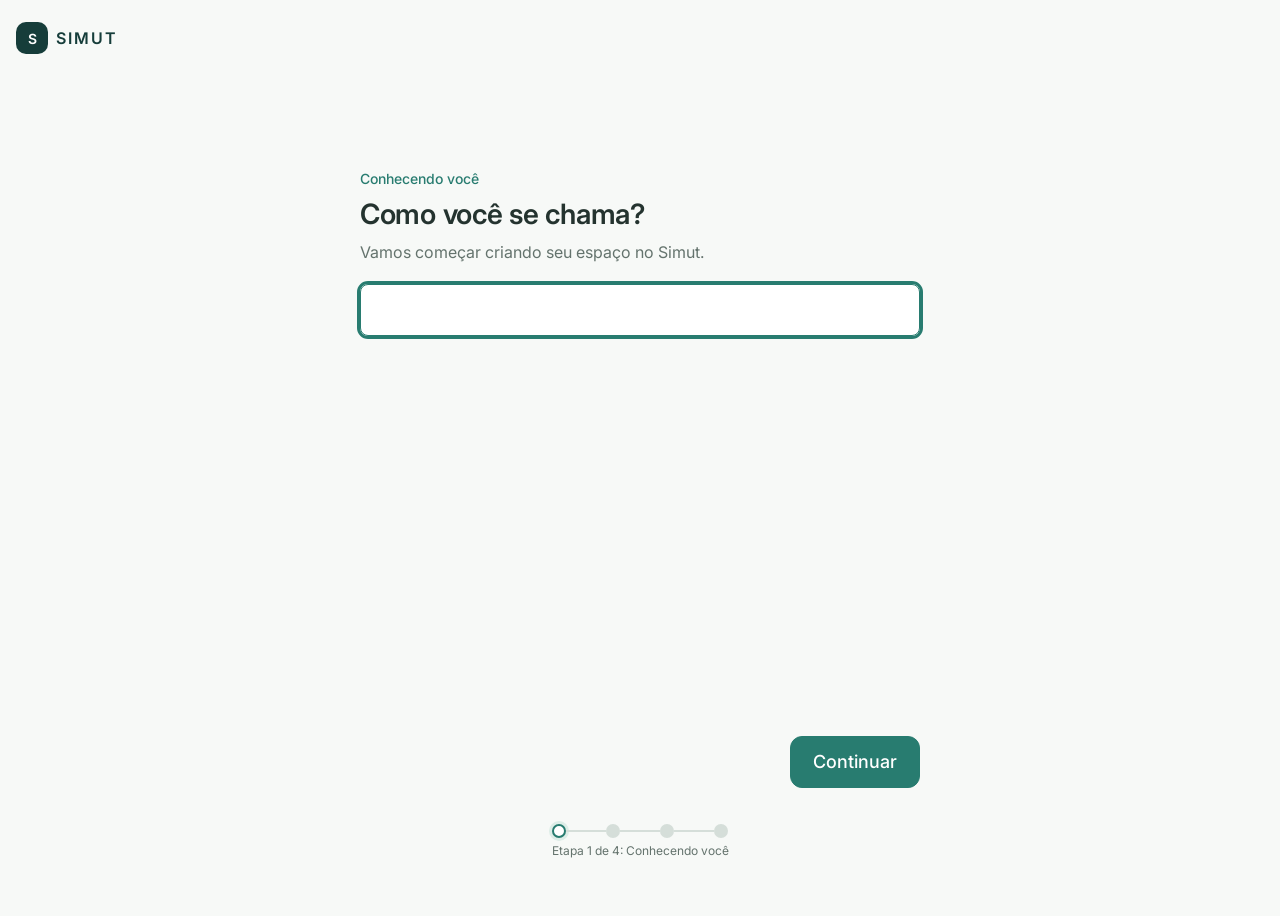
==== commit b5c8a5b3: "feat: onboarding progressivo em quatro etapas" ====
--- a/index.html
+++ b/index.html
@@ -2,7 +2,7 @@
 <html lang="pt-BR">
 <head>
   <meta charset="utf-8">
-  <meta name="viewport" content="width=device-width, initial-scale=1, viewport-fit=cover">
+  <meta name="viewport" content="width=device-width, initial-scale=1, viewport-fit=cover, interactive-widget=resizes-content">
   <meta name="theme-color" content="#F7F9F7">
   <meta name="color-scheme" content="light">
   <meta name="description" content="SIMUT: monitoramento de atividade e repouso de animais com sensor de movimento.">
--- a/css/pages.css
+++ b/css/pages.css
@@ -170,3 +170,108 @@
 .card { container-type: inline-size; }
 @container (max-width: 520px) { .stats { grid-template-columns: repeat(2, minmax(0, 1fr)); } }
 @container (max-width: 360px) { .stats.three { grid-template-columns: minmax(0, 1fr); } .stats.three .stat { display: flex; justify-content: space-between; align-items: baseline; gap: var(--sp-2); } .stats.three .value { font-size: var(--fs-lg); } }
+
+/* ---------- Grade de animais ---------- */
+.grid-top { display: flex; align-items: center; justify-content: space-between; gap: var(--sp-3); margin: calc(-1 * var(--sp-2)) 0 var(--sp-6); padding-top: env(safe-area-inset-top); }
+.gt-right { display: flex; align-items: center; gap: var(--sp-2); min-width: 0; }
+.gt-user { font-weight: var(--fw-medium); color: var(--color-text-2); overflow: hidden; text-overflow: ellipsis; white-space: nowrap; min-width: 0; }
+@media (max-width: 479px) { .gt-user { display: none; } }
+.grid-filter .check { display: inline-flex; align-items: center; gap: var(--sp-2); min-height: 44px; font-size: var(--fs-sm); cursor: pointer; }
+.grid-filter input { width: 18px; height: 18px; accent-color: var(--color-green); }
+.animal-grid { display: grid; grid-template-columns: repeat(auto-fill, minmax(min(100%, 240px), 1fr)); gap: var(--sp-4); margin: 0; padding: 0; list-style: none; }
+.animal-grid > li { min-width: 0; display: flex; }
+.animal-card {
+  position: relative; flex: 1 1 auto; min-width: 0;
+  display: grid; justify-items: center; align-content: start; gap: var(--sp-2);
+  padding: var(--sp-6) var(--sp-4) var(--sp-5); text-align: center;
+  background: var(--color-surface); border: 1px solid var(--color-border); border-radius: var(--radius-lg);
+  box-shadow: var(--shadow-1); color: var(--color-text); text-decoration: none;
+  transition: border-color var(--dur) var(--ease), box-shadow var(--dur) var(--ease);
+}
+.animal-card:hover { border-color: var(--color-sage); color: var(--color-text); box-shadow: 0 2px 8px rgba(22, 61, 58, .08); }
+.animal-card.is-last { border-color: var(--color-green); box-shadow: inset 0 0 0 1px var(--color-green); }
+.animal-card.is-archived { opacity: .7; }
+.continue-badge { position: absolute; top: var(--sp-3); right: var(--sp-3); padding: 2px 10px; border-radius: var(--radius-pill); background: var(--color-green); color: var(--color-on-primary); font-size: var(--fs-xs); font-weight: var(--fw-semibold); }
+.ac-name { font-size: var(--fs-lg); font-weight: var(--fw-semibold); overflow-wrap: anywhere; }
+.ac-desc { font-size: var(--fs-sm); color: var(--color-text-2); }
+.animal-card .chip { max-width: 100%; overflow: hidden; text-overflow: ellipsis; }
+.animal-card .chip svg { width: 14px; height: 14px; flex: none; }
+.muted-chip { color: var(--color-text-2); background: var(--color-bg); }
+.add-card { border-style: dashed; border-width: 1.5px; box-shadow: none; background: transparent; align-content: center; min-height: 220px; }
+.add-card:hover { background: var(--color-surface); border-color: var(--color-green); }
+.add-icon { display: inline-grid; place-items: center; width: 56px; height: 56px; border-radius: 50%; background: var(--color-success-bg); color: var(--color-green); }
+.add-icon svg { width: 28px; height: 28px; }
+
+/* ---------- Onboarding ---------- */
+.ob { min-height: calc(100dvh - 2 * var(--sp-4)); display: flex; flex-direction: column; }
+.ob-top { display: flex; align-items: center; justify-content: space-between; gap: var(--sp-3); padding-top: env(safe-area-inset-top); }
+.ob-form { flex: 1 1 auto; display: flex; flex-direction: column; width: 100%; max-width: 560px; margin: 0 auto; }
+.ob-main { flex: 1 1 auto; padding: var(--sp-6) 0 var(--sp-5); }
+.ob-main.wide { max-width: none; }
+.ob-kicker { display: flex; align-items: center; gap: var(--sp-2); margin: 0 0 var(--sp-2); font-size: var(--fs-sm); font-weight: var(--fw-medium); color: var(--color-green); }
+.ob-optional { padding: 1px 8px; border-radius: var(--radius-pill); background: var(--color-muted); color: var(--color-text-2); font-size: var(--fs-xs); font-weight: var(--fw-medium); }
+.ob h1 { font-size: var(--fs-2xl); font-weight: var(--fw-semibold); margin: 0 0 var(--sp-2); }
+.ob h1:focus { outline: none; }
+.ob-sub { color: var(--color-text-2); margin: 0 0 var(--sp-5); }
+.ob-subprogress { display: flex; align-items: center; gap: var(--sp-3); margin: 0 0 var(--sp-5); font-size: var(--fs-xs); color: var(--color-text-2); font-variant-numeric: tabular-nums; }
+.sp-bar { flex: 1 1 auto; height: 4px; border-radius: var(--radius-pill); background: var(--color-muted); overflow: hidden; }
+.sp-bar > span { display: block; height: 100%; background: var(--color-sage); border-radius: inherit; transition: width var(--dur) var(--ease); }
+.ob-control { display: grid; gap: var(--sp-4); }
+.ob-control .option-grid { grid-template-columns: repeat(auto-fit, minmax(min(100%, 100px), 1fr)); }
+.ob-control .option-card.row { min-height: 56px; grid-auto-flow: row; justify-items: start; padding: var(--sp-3) var(--sp-4); }
+.ob-control .option-grid:has(.option-card.row) { grid-template-columns: minmax(0, 1fr); gap: var(--sp-2); }
+.ob-reveal[hidden] { display: none; }
+.ob-inline { display: flex; gap: var(--sp-2); align-items: flex-start; }
+.ob-inline > .input { flex: 1 1 auto; min-width: 0; }
+.ob-inline > .select { flex: 0 0 120px; }
+.ob-inline[hidden] { display: none; }
+.ob-inline.unit .field { flex: 1 1 auto; }
+.unit-suffix { min-height: 52px; display: grid; place-items: center; padding: 0 var(--sp-2); font-size: var(--fs-lg); color: var(--color-text-2); }
+.select.lg, .input.lg { min-height: 52px; font-size: var(--fs-lg); }
+.ob-live { margin: 0; min-height: 1.5em; color: var(--color-teal); font-weight: var(--fw-medium); }
+.ob-control .label { font-size: var(--fs-sm); font-weight: var(--fw-medium); margin: 0 0 var(--sp-2); }
+.ob-control .error:empty { display: none; }
+.ob-control > .error, .ob-control .stack > .error { font-size: var(--fs-sm); color: var(--color-error-text); margin: 0; display: flex; gap: var(--sp-1); align-items: center; }
+.ob .error svg { width: 16px; height: 16px; flex: none; }
+
+.segmented { display: inline-flex; padding: 4px; gap: 4px; border-radius: var(--radius); background: var(--color-muted); max-width: 100%; }
+.seg-btn { flex: 1 1 auto; min-height: 40px; padding: 6px 14px; border: 0; border-radius: var(--radius-sm); background: transparent; color: var(--color-text-2); font-weight: var(--fw-medium); cursor: pointer; }
+.seg-btn[aria-checked="true"] { background: var(--color-surface); color: var(--color-teal); box-shadow: var(--shadow-1); }
+
+.ob-footer {
+  position: sticky; bottom: 0; z-index: var(--z-sticky);
+  display: grid; gap: var(--sp-3);
+  padding: var(--sp-3) 0 calc(var(--sp-3) + env(safe-area-inset-bottom));
+  background: var(--color-bg);
+}
+.ob-footer::before { content: ""; position: absolute; left: calc(-1 * var(--sp-4)); right: calc(-1 * var(--sp-4)); top: 0; bottom: 0; background: var(--color-bg); border-top: 1px solid var(--color-border); z-index: -1; }
+.ob-buttons { display: flex; align-items: center; justify-content: space-between; gap: var(--sp-2); }
+.ob-buttons-right { display: flex; align-items: center; gap: var(--sp-2); margin-left: auto; }
+.ob-footer.summary .ob-buttons { flex-direction: column-reverse; align-items: stretch; }
+.ob-footer.summary .ob-buttons-right { flex-direction: column; align-items: stretch; margin-left: 0; width: 100%; }
+.ob-progress { display: grid; justify-items: center; }
+.ob-progress .steps-label { margin: var(--sp-1) 0 0; font-size: var(--fs-xs); }
+@media (max-width: 479px) {
+  .ob-buttons-right { flex: 1 1 auto; }
+  .ob-buttons-right .btn.primary { flex: 1 1 auto; }
+  .ob h1 { font-size: var(--fs-xl); }
+}
+@media (min-width: 768px) {
+  .ob-main { padding-top: 12vh; }
+  .ob-footer { position: static; padding-bottom: var(--sp-6); }
+  .ob-footer::before { display: none; }
+  .ob-progress { margin-top: var(--sp-6); }
+  .ob-footer.summary .ob-buttons { flex-direction: row; align-items: center; }
+  .ob-footer.summary .ob-buttons-right { flex-direction: row-reverse; width: auto; margin-left: auto; }
+  .ob-footer.summary .btn-block { width: auto; }
+}
+
+.sum-grid { display: grid; gap: var(--sp-3); }
+.sum-card { padding: var(--sp-4); }
+.sum-card h2 { font-size: var(--fs-md); margin-bottom: var(--sp-2); overflow-wrap: anywhere; }
+.sum-card dl { margin: 0; display: grid; }
+.sum-row { display: grid; grid-template-columns: minmax(72px, auto) minmax(0, 1fr) auto; align-items: center; gap: var(--sp-2); padding: 2px 0; border-top: 1px solid var(--color-muted); }
+.sum-row:first-child { border-top: 0; }
+.sum-row dt { font-size: var(--fs-sm); color: var(--color-text-2); }
+.sum-row dd { margin: 0; font-weight: var(--fw-medium); overflow-wrap: anywhere; }
+.sum-row .btn.sm { min-height: 40px; }
